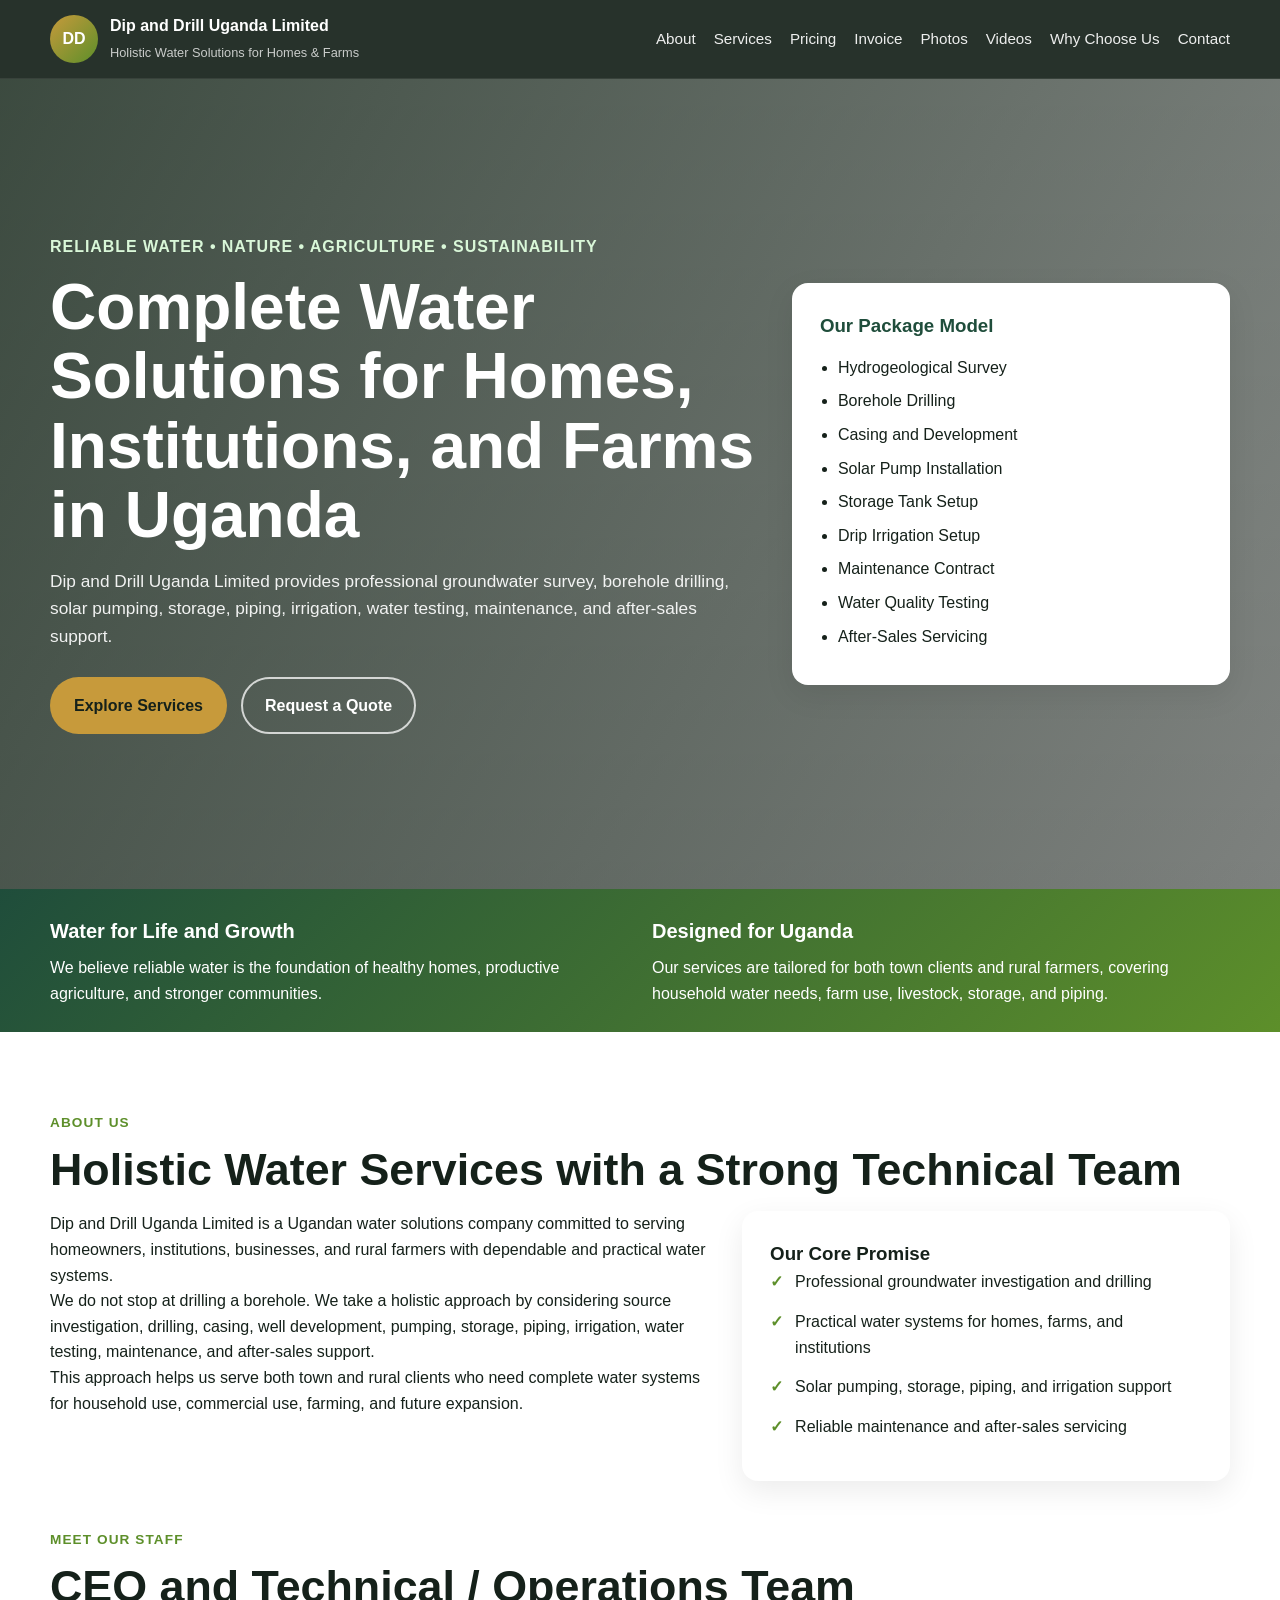
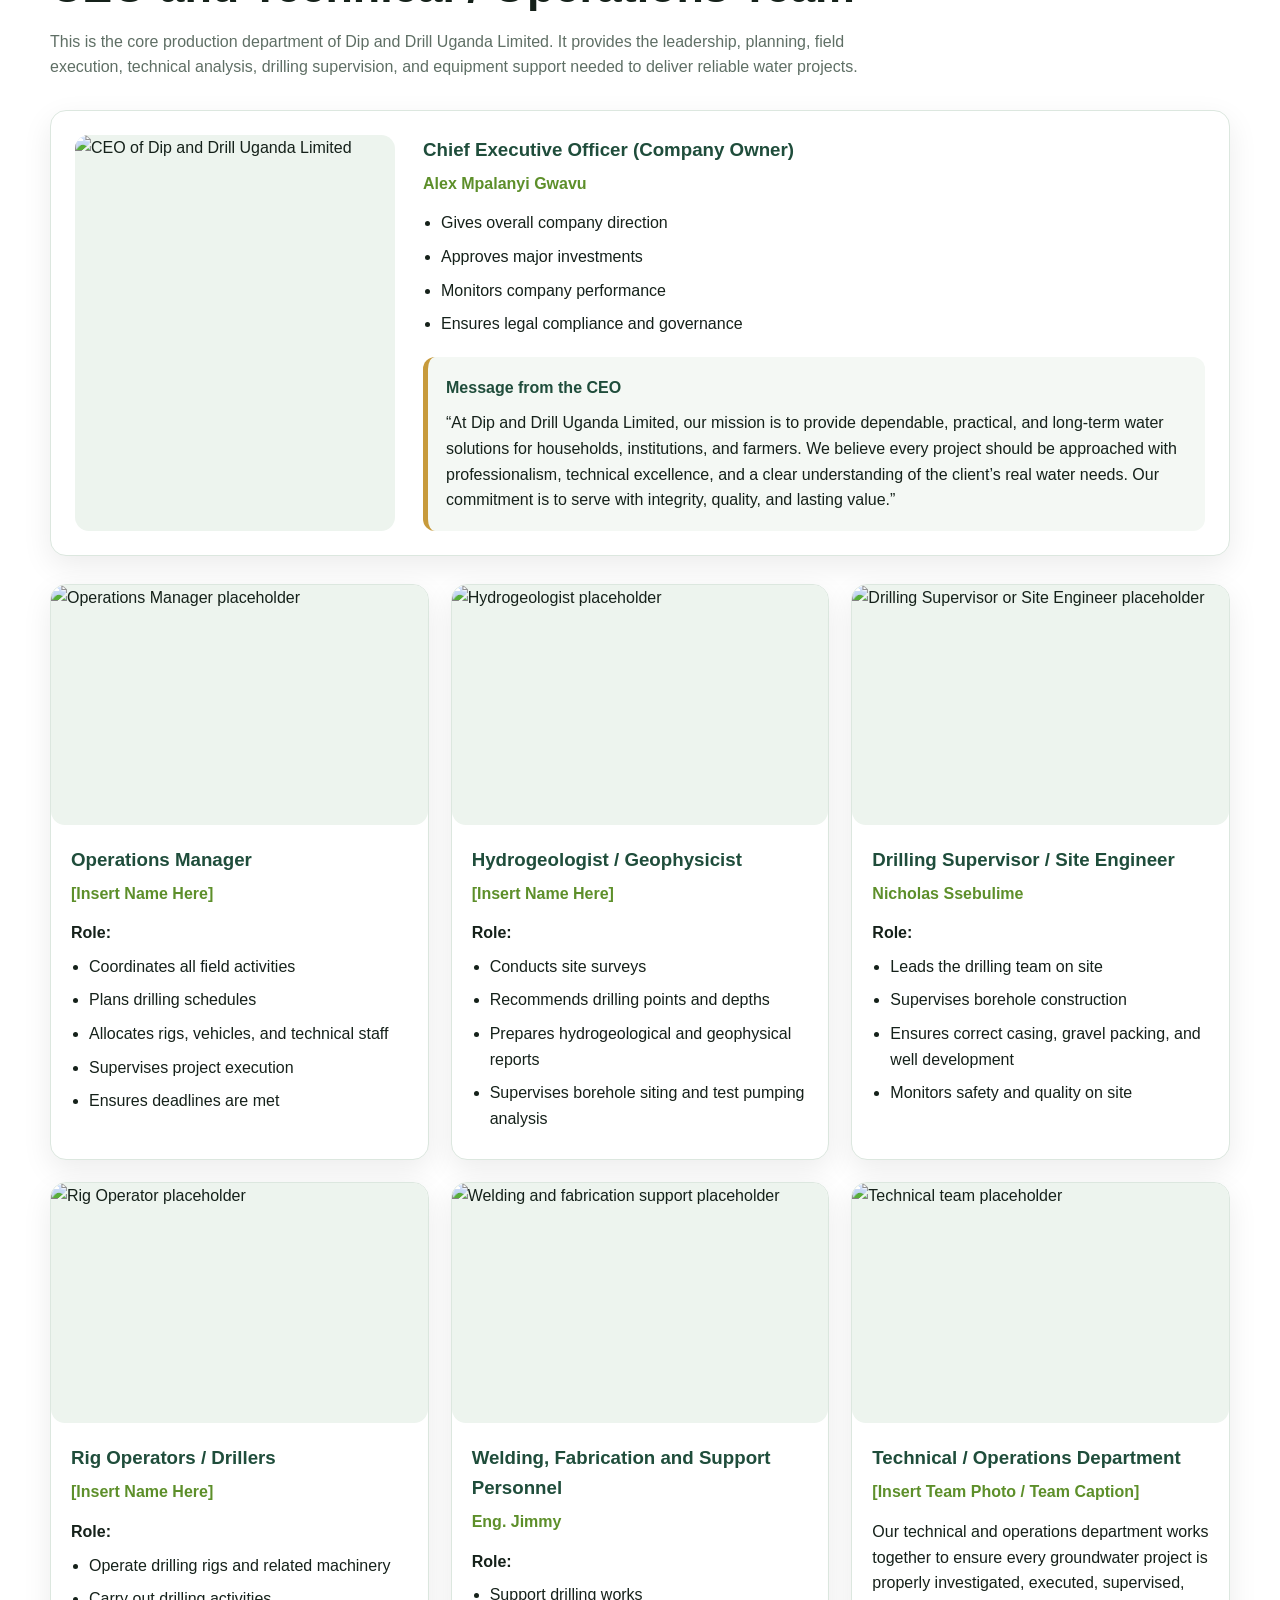
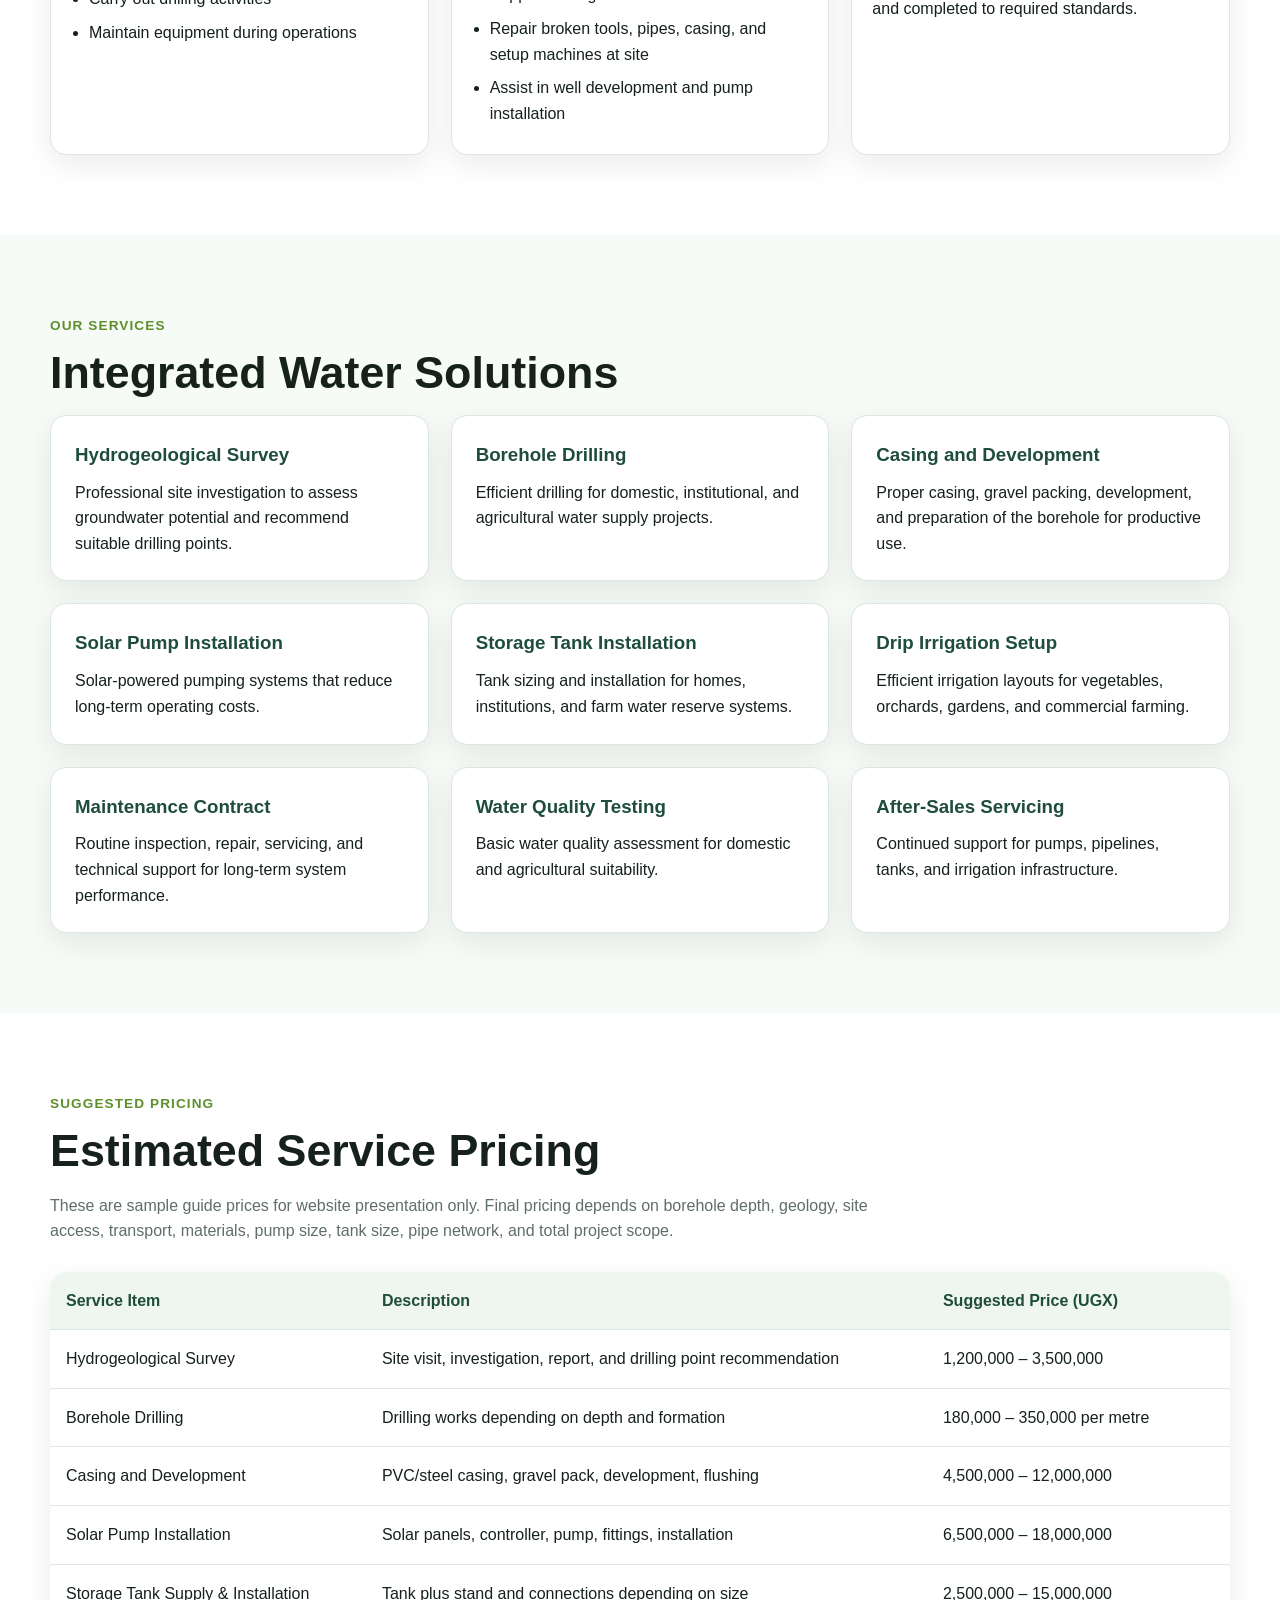
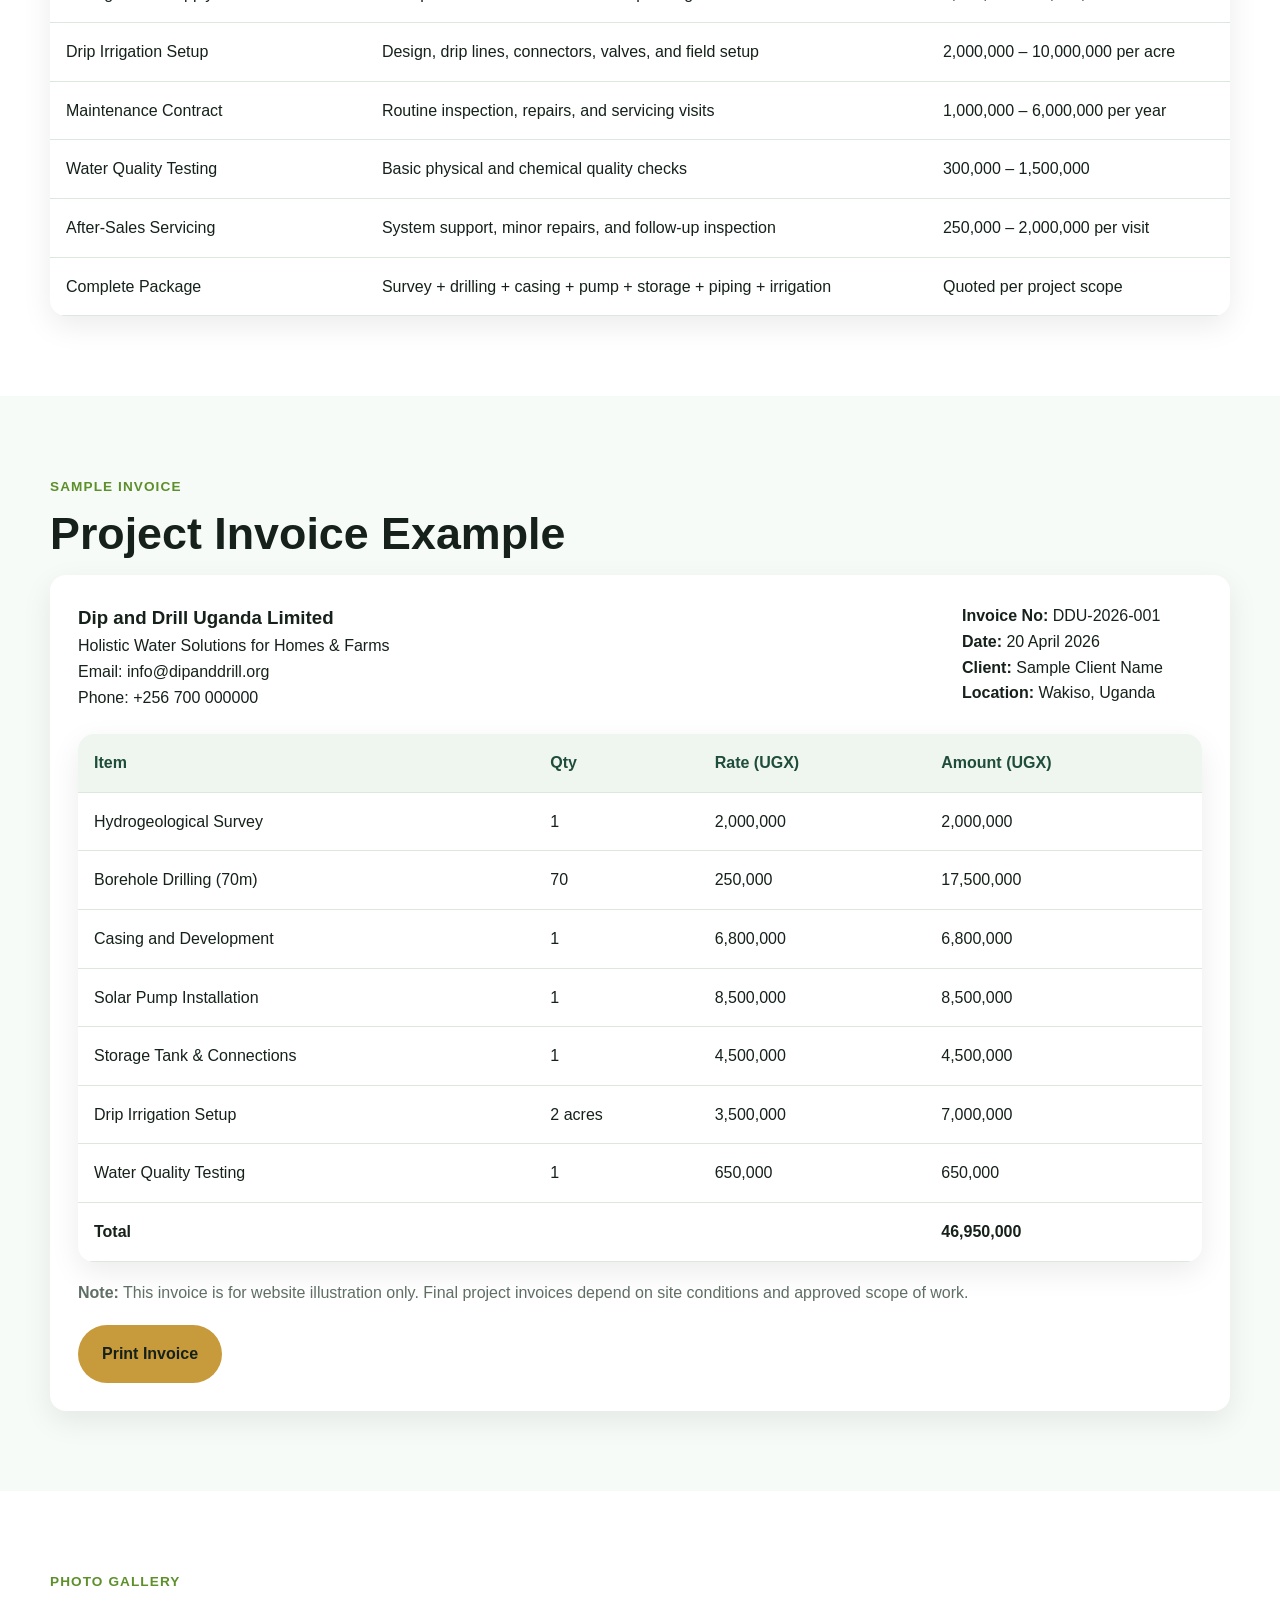
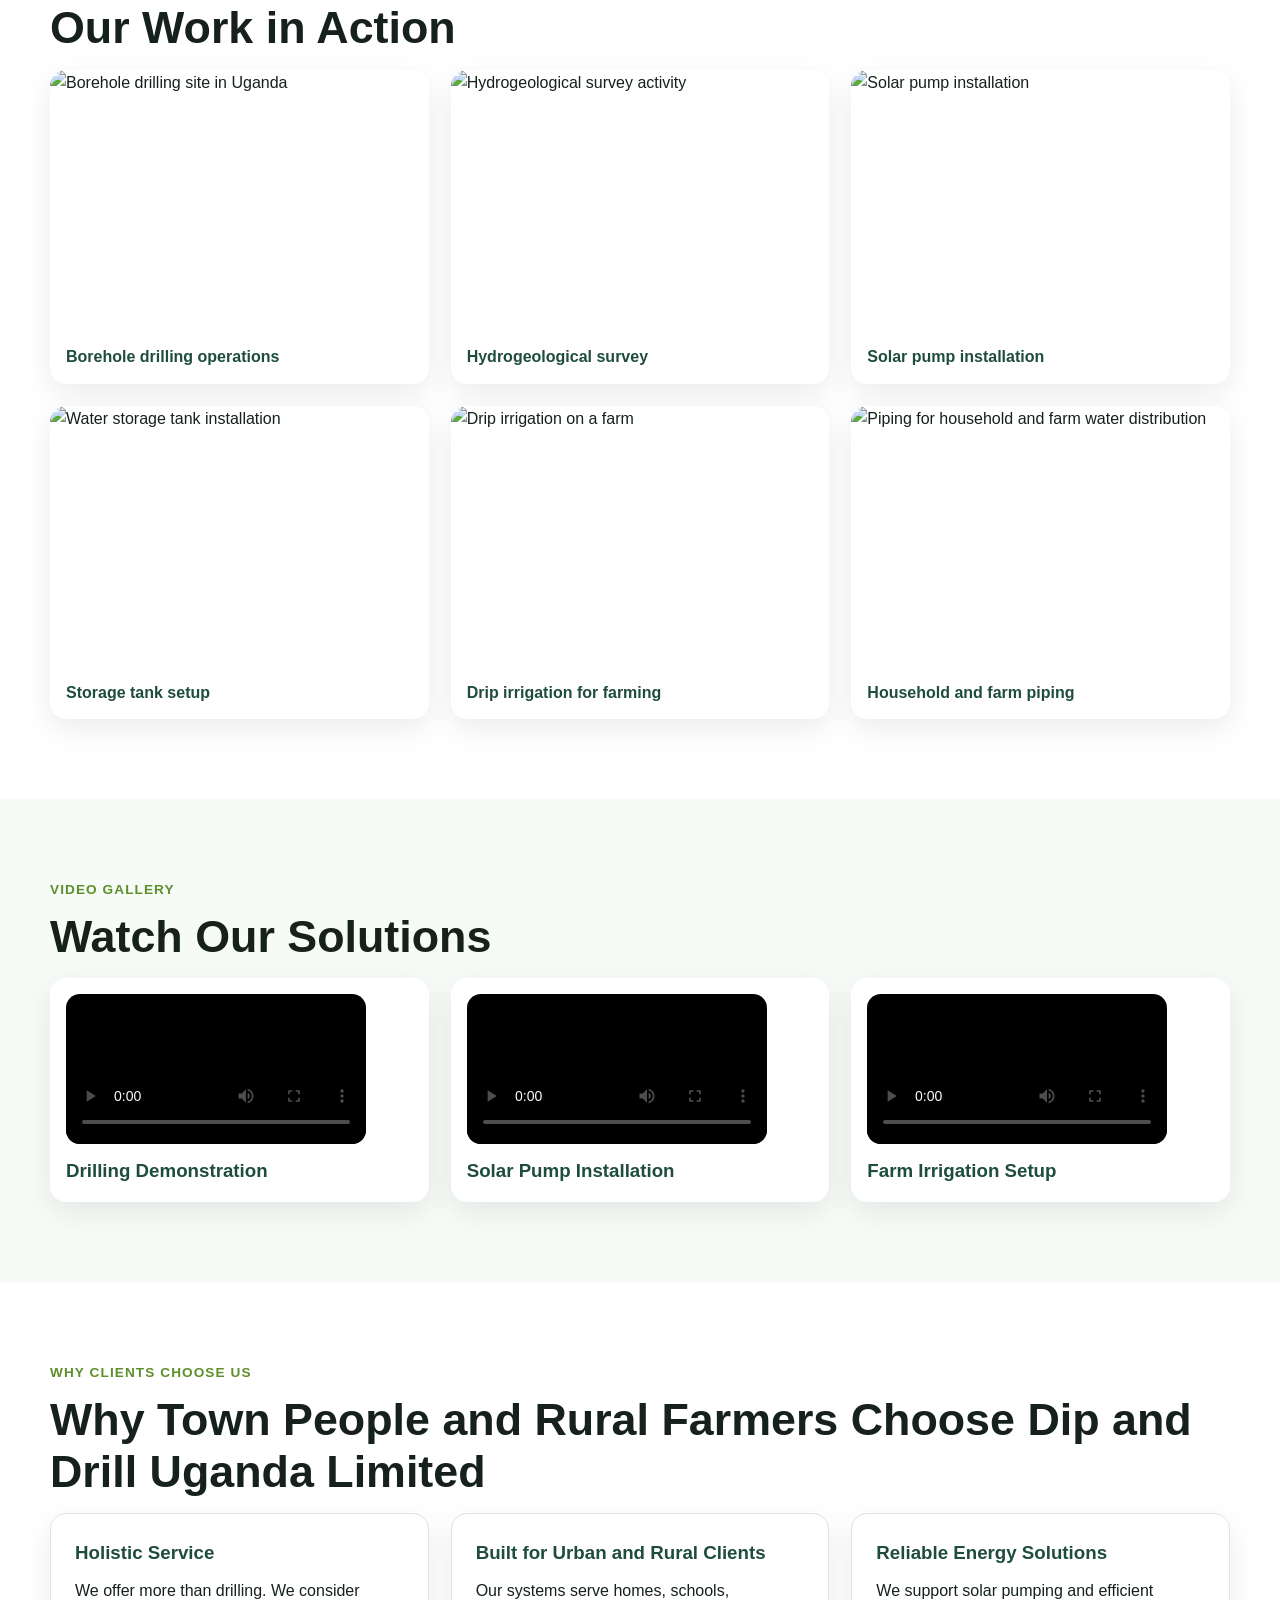
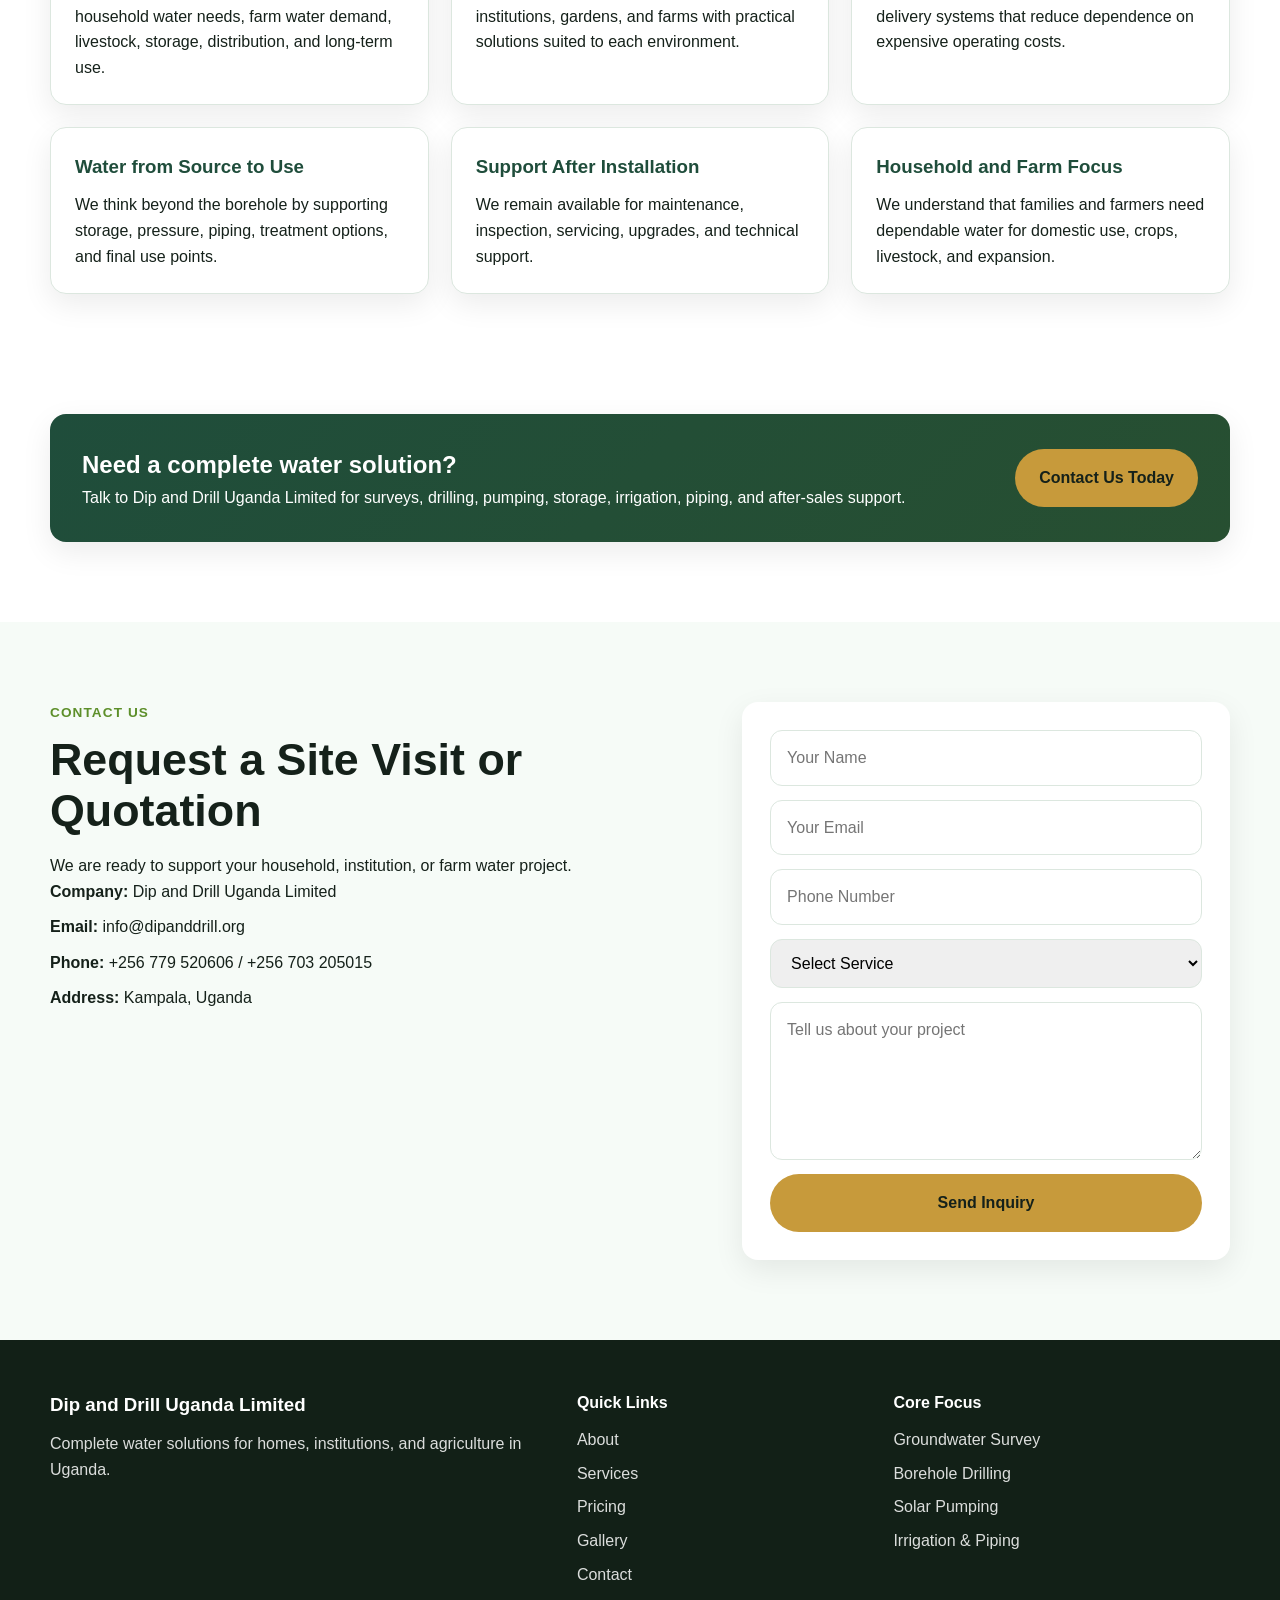
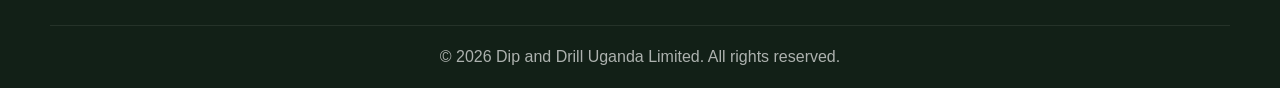
==== index.html @ 6d8b6d7a "Add files via upload" ====
<!DOCTYPE html>
<html lang="en">
<head>
  <meta charset="UTF-8" />
  <meta name="viewport" content="width=device-width, initial-scale=1.0" />
  <meta name="description" content="Dip and Drill Uganda Limited offers hydrogeological surveys, borehole drilling, casing and development, solar pump installation, storage tanks, drip irrigation, maintenance, water quality testing, and after-sales servicing across Uganda." />
  <meta name="keywords" content="Dip and Drill Uganda Limited, borehole drilling Uganda, hydrogeological survey, solar pump installation, drip irrigation Uganda, water storage tanks, groundwater survey Uganda" />
  <meta name="author" content="Dip and Drill Uganda Limited" />
  <title>Dip and Drill Uganda Limited | Holistic Water Solutions</title>
  <link rel="stylesheet" href="style.css" />
</head>
<body>
  <header class="site-header">
    <div class="container nav-wrap">
      <a href="#home" class="logo">
        <span class="logo-mark">DD</span>
        <span class="logo-text">
          <strong>Dip and Drill Uganda Limited</strong>
          <small>Holistic Water Solutions for Homes & Farms</small>
        </span>
      </a>

      <button class="menu-toggle" id="menuToggle" aria-label="Toggle navigation">
        ☰
      </button>

      <nav class="main-nav" id="mainNav">
        <a href="#about">About</a>
        <a href="#services">Services</a>
        <a href="#pricing">Pricing</a>
        <a href="#invoice">Invoice</a>
        <a href="#gallery">Photos</a>
        <a href="#videos">Videos</a>
        <a href="#choose-us">Why Choose Us</a>
        <a href="#contact">Contact</a>
      </nav>
    </div>
  </header>

  <main>
    <section class="hero" id="home">
      <div class="hero-overlay"></div>
      <div class="container hero-content">
        <div class="hero-text">
          <p class="eyebrow">Reliable Water • Nature • Agriculture • Sustainability</p>
          <h1>Complete Water Solutions for Homes, Institutions, and Farms in Uganda</h1>
          <p class="lead">
            Dip and Drill Uganda Limited provides professional groundwater survey,
            borehole drilling, solar pumping, storage, piping, irrigation,
            water testing, maintenance, and after-sales support.
          </p>
          <div class="hero-actions">
            <a href="#services" class="btn btn-primary">Explore Services</a>
            <a href="#contact" class="btn btn-outline">Request a Quote</a>
          </div>
        </div>

        <div class="hero-card">
          <h3>Our Package Model</h3>
          <ul>
            <li>Hydrogeological Survey</li>
            <li>Borehole Drilling</li>
            <li>Casing and Development</li>
            <li>Solar Pump Installation</li>
            <li>Storage Tank Setup</li>
            <li>Drip Irrigation Setup</li>
            <li>Maintenance Contract</li>
            <li>Water Quality Testing</li>
            <li>After-Sales Servicing</li>
          </ul>
        </div>
      </div>
    </section>

    <section class="nature-strip">
      <div class="container strip-grid">
        <div>
          <h2>Water for Life and Growth</h2>
          <p>
            We believe reliable water is the foundation of healthy homes,
            productive agriculture, and stronger communities.
          </p>
        </div>
        <div>
          <h2>Designed for Uganda</h2>
          <p>
            Our services are tailored for both town clients and rural farmers,
            covering household water needs, farm use, livestock, storage, and piping.
          </p>
        </div>
      </div>
    </section>

    <section class="section" id="about">
      <div class="container">
        <p class="section-tag">About Us</p>
        <h2>Holistic Water Services with a Strong Technical Team</h2>

        <div class="about-intro-grid">
          <div>
            <p>
              Dip and Drill Uganda Limited is a Ugandan water solutions company
              committed to serving homeowners, institutions, businesses, and rural
              farmers with dependable and practical water systems.
            </p>
            <p>
              We do not stop at drilling a borehole. We take a holistic approach by
              considering source investigation, drilling, casing, well development,
              pumping, storage, piping, irrigation, water testing, maintenance,
              and after-sales support.
            </p>
            <p>
              This approach helps us serve both town and rural clients who need
              complete water systems for household use, commercial use, farming,
              and future expansion.
            </p>
          </div>

          <div class="about-box">
            <h3>Our Core Promise</h3>
            <div class="promise-item">
              <span>✓</span>
              <p>Professional groundwater investigation and drilling</p>
            </div>
            <div class="promise-item">
              <span>✓</span>
              <p>Practical water systems for homes, farms, and institutions</p>
            </div>
            <div class="promise-item">
              <span>✓</span>
              <p>Solar pumping, storage, piping, and irrigation support</p>
            </div>
            <div class="promise-item">
              <span>✓</span>
              <p>Reliable maintenance and after-sales servicing</p>
            </div>
          </div>
        </div>

        <div class="staff-section">
          <div class="staff-header">
            <p class="section-tag">Meet Our Staff</p>
            <h2>CEO and Technical / Operations Team</h2>
            <p class="section-intro">
              This is the core production department of Dip and Drill Uganda Limited.
              It provides the leadership, planning, field execution, technical analysis,
              drilling supervision, and equipment support needed to deliver reliable water projects.
            </p>
          </div>

          <div class="ceo-feature">
            <div class="ceo-photo-box">
              <img src="images/ceo-placeholder.jpg" alt="CEO of Dip and Drill Uganda Limited" />
            </div>
            <div class="ceo-content">
              <h3>Chief Executive Officer (Company Owner)</h3>
              <p class="staff-name">Alex Mpalanyi Gwavu</p>
              <ul class="staff-role-list">
                <li>Gives overall company direction</li>
                <li>Approves major investments</li>
                <li>Monitors company performance</li>
                <li>Ensures legal compliance and governance</li>
              </ul>

              <div class="ceo-message">
                <h4>Message from the CEO</h4>
                <p>
                  “At Dip and Drill Uganda Limited, our mission is to provide dependable,
                  practical, and long-term water solutions for households, institutions,
                  and farmers. We believe every project should be approached with professionalism,
                  technical excellence, and a clear understanding of the client’s real water needs.
                  Our commitment is to serve with integrity, quality, and lasting value.”
                </p>
              </div>
            </div>
          </div>

          <div class="team-grid">
            <article class="team-card">
              <div class="team-photo-box">
                <img src="images/operations-manager-placeholder.jpg" alt="Operations Manager placeholder" />
              </div>
              <div class="team-card-body">
                <h3>Operations Manager</h3>
                <p class="staff-name">[Insert Name Here]</p>
                <p class="team-role-title">Role:</p>
                <ul>
                  <li>Coordinates all field activities</li>
                  <li>Plans drilling schedules</li>
                  <li>Allocates rigs, vehicles, and technical staff</li>
                  <li>Supervises project execution</li>
                  <li>Ensures deadlines are met</li>
                </ul>
              </div>
            </article>

            <article class="team-card">
              <div class="team-photo-box">
                <img src="images/hydrogeologist-placeholder.jpg" alt="Hydrogeologist placeholder" />
              </div>
              <div class="team-card-body">
                <h3>Hydrogeologist / Geophysicist</h3>
                <p class="staff-name">[Insert Name Here]</p>
                <p class="team-role-title">Role:</p>
                <ul>
                  <li>Conducts site surveys</li>
                  <li>Recommends drilling points and depths</li>
                  <li>Prepares hydrogeological and geophysical reports</li>
                  <li>Supervises borehole siting and test pumping analysis</li>
                </ul>
              </div>
            </article>

            <article class="team-card">
              <div class="team-photo-box">
                <img src="images/site-engineer-placeholder.jpg" alt="Drilling Supervisor or Site Engineer placeholder" />
              </div>
              <div class="team-card-body">
                <h3>Drilling Supervisor / Site Engineer</h3>
                <p class="staff-name">Nicholas Ssebulime</p>
                <p class="team-role-title">Role:</p>
                <ul>
                  <li>Leads the drilling team on site</li>
                  <li>Supervises borehole construction</li>
                  <li>Ensures correct casing, gravel packing, and well development</li>
                  <li>Monitors safety and quality on site</li>
                </ul>
              </div>
            </article>

            <article class="team-card">
              <div class="team-photo-box">
                <img src="images/rig-operator-placeholder.jpg" alt="Rig Operator placeholder" />
              </div>
              <div class="team-card-body">
                <h3>Rig Operators / Drillers</h3>
                <p class="staff-name">[Insert Name Here]</p>
                <p class="team-role-title">Role:</p>
                <ul>
                  <li>Operate drilling rigs and related machinery</li>
                  <li>Carry out drilling activities</li>
                  <li>Maintain equipment during operations</li>
                </ul>
              </div>
            </article>

            <article class="team-card">
              <div class="team-photo-box">
                <img src="images/fabrication-support-placeholder.jpg" alt="Welding and fabrication support placeholder" />
              </div>
              <div class="team-card-body">
                <h3>Welding, Fabrication and Support Personnel</h3>
                <p class="staff-name">Eng. Jimmy</p>
                <p class="team-role-title">Role:</p>
                <ul>
                  <li>Support drilling works</li>
                  <li>Repair broken tools, pipes, casing, and setup machines at site</li>
                  <li>Assist in well development and pump installation</li>
                </ul>
              </div>
            </article>

            <article class="team-card">
              <div class="team-photo-box">
                <img src="images/team-placeholder.jpg" alt="Technical team placeholder" />
              </div>
              <div class="team-card-body">
                <h3>Technical / Operations Department</h3>
                <p class="staff-name">[Insert Team Photo / Team Caption]</p>
                <p>
                  Our technical and operations department works together to ensure
                  every groundwater project is properly investigated, executed,
                  supervised, and completed to required standards.
                </p>
              </div>
            </article>
          </div>
        </div>
      </div>
    </section>

    <section class="section section-soft" id="services">
      <div class="container">
        <p class="section-tag">Our Services</p>
        <h2>Integrated Water Solutions</h2>
        <div class="services-grid">
          <article class="service-card">
            <h3>Hydrogeological Survey</h3>
            <p>Professional site investigation to assess groundwater potential and recommend suitable drilling points.</p>
          </article>

          <article class="service-card">
            <h3>Borehole Drilling</h3>
            <p>Efficient drilling for domestic, institutional, and agricultural water supply projects.</p>
          </article>

          <article class="service-card">
            <h3>Casing and Development</h3>
            <p>Proper casing, gravel packing, development, and preparation of the borehole for productive use.</p>
          </article>

          <article class="service-card">
            <h3>Solar Pump Installation</h3>
            <p>Solar-powered pumping systems that reduce long-term operating costs.</p>
          </article>

          <article class="service-card">
            <h3>Storage Tank Installation</h3>
            <p>Tank sizing and installation for homes, institutions, and farm water reserve systems.</p>
          </article>

          <article class="service-card">
            <h3>Drip Irrigation Setup</h3>
            <p>Efficient irrigation layouts for vegetables, orchards, gardens, and commercial farming.</p>
          </article>

          <article class="service-card">
            <h3>Maintenance Contract</h3>
            <p>Routine inspection, repair, servicing, and technical support for long-term system performance.</p>
          </article>

          <article class="service-card">
            <h3>Water Quality Testing</h3>
            <p>Basic water quality assessment for domestic and agricultural suitability.</p>
          </article>

          <article class="service-card">
            <h3>After-Sales Servicing</h3>
            <p>Continued support for pumps, pipelines, tanks, and irrigation infrastructure.</p>
          </article>
        </div>
      </div>
    </section>

    <section class="section" id="pricing">
      <div class="container">
        <p class="section-tag">Suggested Pricing</p>
        <h2>Estimated Service Pricing</h2>
        <p class="section-intro">
          These are sample guide prices for website presentation only. Final pricing depends
          on borehole depth, geology, site access, transport, materials, pump size, tank size,
          pipe network, and total project scope.
        </p>

        <div class="table-wrap">
          <table>
            <thead>
              <tr>
                <th>Service Item</th>
                <th>Description</th>
                <th>Suggested Price (UGX)</th>
              </tr>
            </thead>
            <tbody>
              <tr>
                <td>Hydrogeological Survey</td>
                <td>Site visit, investigation, report, and drilling point recommendation</td>
                <td>1,200,000 – 3,500,000</td>
              </tr>
              <tr>
                <td>Borehole Drilling</td>
                <td>Drilling works depending on depth and formation</td>
                <td>180,000 – 350,000 per metre</td>
              </tr>
              <tr>
                <td>Casing and Development</td>
                <td>PVC/steel casing, gravel pack, development, flushing</td>
                <td>4,500,000 – 12,000,000</td>
              </tr>
              <tr>
                <td>Solar Pump Installation</td>
                <td>Solar panels, controller, pump, fittings, installation</td>
                <td>6,500,000 – 18,000,000</td>
              </tr>
              <tr>
                <td>Storage Tank Supply & Installation</td>
                <td>Tank plus stand and connections depending on size</td>
                <td>2,500,000 – 15,000,000</td>
              </tr>
              <tr>
                <td>Drip Irrigation Setup</td>
                <td>Design, drip lines, connectors, valves, and field setup</td>
                <td>2,000,000 – 10,000,000 per acre</td>
              </tr>
              <tr>
                <td>Maintenance Contract</td>
                <td>Routine inspection, repairs, and servicing visits</td>
                <td>1,000,000 – 6,000,000 per year</td>
              </tr>
              <tr>
                <td>Water Quality Testing</td>
                <td>Basic physical and chemical quality checks</td>
                <td>300,000 – 1,500,000</td>
              </tr>
              <tr>
                <td>After-Sales Servicing</td>
                <td>System support, minor repairs, and follow-up inspection</td>
                <td>250,000 – 2,000,000 per visit</td>
              </tr>
              <tr>
                <td>Complete Package</td>
                <td>Survey + drilling + casing + pump + storage + piping + irrigation</td>
                <td>Quoted per project scope</td>
              </tr>
            </tbody>
          </table>
        </div>
      </div>
    </section>

    <section class="section section-soft" id="invoice">
      <div class="container">
        <p class="section-tag">Sample Invoice</p>
        <h2>Project Invoice Example</h2>

        <div class="invoice-card" id="invoiceCard">
          <div class="invoice-top">
            <div>
              <h3>Dip and Drill Uganda Limited</h3>
              <p>Holistic Water Solutions for Homes & Farms</p>
              <p>Email: info@dipanddrill.org</p>
              <p>Phone: +256 700 000000</p>
            </div>
            <div class="invoice-meta">
              <p><strong>Invoice No:</strong> DDU-2026-001</p>
              <p><strong>Date:</strong> 20 April 2026</p>
              <p><strong>Client:</strong> Sample Client Name</p>
              <p><strong>Location:</strong> Wakiso, Uganda</p>
            </div>
          </div>

          <div class="table-wrap">
            <table>
              <thead>
                <tr>
                  <th>Item</th>
                  <th>Qty</th>
                  <th>Rate (UGX)</th>
                  <th>Amount (UGX)</th>
                </tr>
              </thead>
              <tbody>
                <tr>
                  <td>Hydrogeological Survey</td>
                  <td>1</td>
                  <td>2,000,000</td>
                  <td>2,000,000</td>
                </tr>
                <tr>
                  <td>Borehole Drilling (70m)</td>
                  <td>70</td>
                  <td>250,000</td>
                  <td>17,500,000</td>
                </tr>
                <tr>
                  <td>Casing and Development</td>
                  <td>1</td>
                  <td>6,800,000</td>
                  <td>6,800,000</td>
                </tr>
                <tr>
                  <td>Solar Pump Installation</td>
                  <td>1</td>
                  <td>8,500,000</td>
                  <td>8,500,000</td>
                </tr>
                <tr>
                  <td>Storage Tank & Connections</td>
                  <td>1</td>
                  <td>4,500,000</td>
                  <td>4,500,000</td>
                </tr>
                <tr>
                  <td>Drip Irrigation Setup</td>
                  <td>2 acres</td>
                  <td>3,500,000</td>
                  <td>7,000,000</td>
                </tr>
                <tr>
                  <td>Water Quality Testing</td>
                  <td>1</td>
                  <td>650,000</td>
                  <td>650,000</td>
                </tr>
              </tbody>
              <tfoot>
                <tr>
                  <td colspan="3"><strong>Total</strong></td>
                  <td><strong>46,950,000</strong></td>
                </tr>
              </tfoot>
            </table>
          </div>

          <div class="invoice-note">
            <p><strong>Note:</strong> This invoice is for website illustration only. Final project invoices depend on site conditions and approved scope of work.</p>
          </div>

          <div class="invoice-actions">
            <button class="btn btn-primary" onclick="window.print()">Print Invoice</button>
          </div>
        </div>
      </div>
    </section>

    <section class="section" id="gallery">
      <div class="container">
        <p class="section-tag">Photo Gallery</p>
        <h2>Our Work in Action</h2>
        <div class="gallery-grid">
          <figure class="gallery-item">
            <img src="images/borehole-drilling.jpg" alt="Borehole drilling site in Uganda" />
            <figcaption>Borehole drilling operations</figcaption>
          </figure>
          <figure class="gallery-item">
            <img src="images/hydrogeological-survey.jpg" alt="Hydrogeological survey activity" />
            <figcaption>Hydrogeological survey</figcaption>
          </figure>
          <figure class="gallery-item">
            <img src="images/solar-pump.jpg" alt="Solar pump installation" />
            <figcaption>Solar pump installation</figcaption>
          </figure>
          <figure class="gallery-item">
            <img src="images/storage-tank.jpg" alt="Water storage tank installation" />
            <figcaption>Storage tank setup</figcaption>
          </figure>
          <figure class="gallery-item">
            <img src="images/drip-irrigation.jpg" alt="Drip irrigation on a farm" />
            <figcaption>Drip irrigation for farming</figcaption>
          </figure>
          <figure class="gallery-item">
            <img src="images/piping-network.jpg" alt="Piping for household and farm water distribution" />
            <figcaption>Household and farm piping</figcaption>
          </figure>
        </div>
      </div>
    </section>

    <section class="section section-soft" id="videos">
      <div class="container">
        <p class="section-tag">Video Gallery</p>
        <h2>Watch Our Solutions</h2>
        <div class="video-grid">
          <div class="video-card">
            <video controls poster="images/video-cover-1.jpg">
              <source src="videos/drilling-demo.mp4" type="video/mp4" />
              Your browser does not support the video tag.
            </video>
            <h3>Drilling Demonstration</h3>
          </div>

          <div class="video-card">
            <video controls poster="images/video-cover-2.jpg">
              <source src="videos/solar-pump-demo.mp4" type="video/mp4" />
              Your browser does not support the video tag.
            </video>
            <h3>Solar Pump Installation</h3>
          </div>

          <div class="video-card">
            <video controls poster="images/video-cover-3.jpg">
              <source src="videos/irrigation-demo.mp4" type="video/mp4" />
              Your browser does not support the video tag.
            </video>
            <h3>Farm Irrigation Setup</h3>
          </div>
        </div>
      </div>
    </section>

    <section class="section" id="choose-us">
      <div class="container">
        <p class="section-tag">Why Clients Choose Us</p>
        <h2>Why Town People and Rural Farmers Choose Dip and Drill Uganda Limited</h2>

        <div class="choose-grid">
          <div class="choose-card">
            <h3>Holistic Service</h3>
            <p>
              We offer more than drilling. We consider household water needs,
              farm water demand, livestock, storage, distribution, and long-term use.
            </p>
          </div>

          <div class="choose-card">
            <h3>Built for Urban and Rural Clients</h3>
            <p>
              Our systems serve homes, schools, institutions, gardens, and farms
              with practical solutions suited to each environment.
            </p>
          </div>

          <div class="choose-card">
            <h3>Reliable Energy Solutions</h3>
            <p>
              We support solar pumping and efficient delivery systems that reduce
              dependence on expensive operating costs.
            </p>
          </div>

          <div class="choose-card">
            <h3>Water from Source to Use</h3>
            <p>
              We think beyond the borehole by supporting storage, pressure,
              piping, treatment options, and final use points.
            </p>
          </div>

          <div class="choose-card">
            <h3>Support After Installation</h3>
            <p>
              We remain available for maintenance, inspection, servicing,
              upgrades, and technical support.
            </p>
          </div>

          <div class="choose-card">
            <h3>Household and Farm Focus</h3>
            <p>
              We understand that families and farmers need dependable water
              for domestic use, crops, livestock, and expansion.
            </p>
          </div>
        </div>
      </div>
    </section>

    <section class="cta-section">
      <div class="container cta-box">
        <div>
          <h2>Need a complete water solution?</h2>
          <p>
            Talk to Dip and Drill Uganda Limited for surveys, drilling, pumping,
            storage, irrigation, piping, and after-sales support.
          </p>
        </div>
        <a href="#contact" class="btn btn-primary">Contact Us Today</a>
      </div>
    </section>

    <section class="section section-soft" id="contact">
      <div class="container two-col">
        <div>
          <p class="section-tag">Contact Us</p>
          <h2>Request a Site Visit or Quotation</h2>
          <p>
            We are ready to support your household, institution, or farm water project.
          </p>
          <div class="contact-list">
            <p><strong>Company:</strong> Dip and Drill Uganda Limited</p>
            <p><strong>Email:</strong> info@dipanddrill.org</p>
            <p><strong>Phone:</strong> +256 779 520606 / +256 703 205015</p>
            <p><strong>Address:</strong> Kampala, Uganda</p>
          </div>
        </div>

        <form class="contact-form" id="contactForm">
          <input type="text" placeholder="Your Name" required />
          <input type="email" placeholder="Your Email" required />
          <input type="text" placeholder="Phone Number" />
          <select required>
            <option value="">Select Service</option>
            <option>Hydrogeological Survey</option>
            <option>Borehole Drilling</option>
            <option>Solar Pump Installation</option>
            <option>Storage Tank Installation</option>
            <option>Drip Irrigation Setup</option>
            <option>Maintenance Contract</option>
            <option>Complete Package</option>
          </select>
          <textarea rows="5" placeholder="Tell us about your project"></textarea>
          <button type="submit" class="btn btn-primary">Send Inquiry</button>
        </form>
      </div>
    </section>
  </main>

  <footer class="site-footer">
    <div class="container footer-grid">
      <div>
        <h3>Dip and Drill Uganda Limited</h3>
        <p>
          Complete water solutions for homes, institutions, and agriculture in Uganda.
        </p>
      </div>
      <div>
        <h4>Quick Links</h4>
        <a href="#about">About</a>
        <a href="#services">Services</a>
        <a href="#pricing">Pricing</a>
        <a href="#gallery">Gallery</a>
        <a href="#contact">Contact</a>
      </div>
      <div>
        <h4>Core Focus</h4>
        <p>Groundwater Survey</p>
        <p>Borehole Drilling</p>
        <p>Solar Pumping</p>
        <p>Irrigation & Piping</p>
      </div>
    </div>

    <div class="container footer-bottom">
      <p>&copy; 2026 Dip and Drill Uganda Limited. All rights reserved.</p>
    </div>
  </footer>

  <script src="script.js"></script>
</body>
</html>
---- style.css ----
:root {
  --primary: #1f4d3b;
  --secondary: #c79a3b;
  --accent: #5d8f2a;
  --light: #f6fbf7;
  --dark: #15211a;
  --white: #ffffff;
  --muted: #5f6f65;
  --border: #dce7df;
  --shadow: 0 10px 30px rgba(0, 0, 0, 0.08);
  --radius: 16px;
  --max-width: 1180px;
}

* {
  box-sizing: border-box;
  margin: 0;
  padding: 0;
}

html {
  scroll-behavior: smooth;
}

body {
  font-family: Arial, Helvetica, sans-serif;
  color: var(--dark);
  line-height: 1.6;
  background: var(--white);
}

img,
video {
  max-width: 100%;
  display: block;
}

a {
  text-decoration: none;
  color: inherit;
}

button,
input,
select,
textarea {
  font: inherit;
}

.container {
  width: min(100% - 32px, var(--max-width));
  margin-inline: auto;
}

.section {
  padding: 80px 0;
}

.section-soft {
  background: var(--light);
}

.section-tag {
  color: var(--accent);
  font-weight: 700;
  text-transform: uppercase;
  letter-spacing: 0.08em;
  margin-bottom: 10px;
  font-size: 0.85rem;
}

.section h2 {
  font-size: clamp(2rem, 4vw, 2.8rem);
  line-height: 1.15;
  margin-bottom: 16px;
}

.section-intro {
  max-width: 860px;
  color: var(--muted);
  margin-bottom: 28px;
}

.site-header {
  position: sticky;
  top: 0;
  z-index: 1000;
  background: rgba(21, 33, 26, 0.92);
  backdrop-filter: blur(10px);
  border-bottom: 1px solid rgba(255, 255, 255, 0.08);
}

.nav-wrap {
  min-height: 78px;
  display: flex;
  align-items: center;
  justify-content: space-between;
  gap: 20px;
}

.logo {
  display: flex;
  align-items: center;
  gap: 12px;
  color: var(--white);
}

.logo-mark {
  width: 48px;
  height: 48px;
  border-radius: 50%;
  display: grid;
  place-items: center;
  background: linear-gradient(135deg, var(--secondary), var(--accent));
  color: var(--white);
  font-weight: 800;
}

.logo-text strong {
  display: block;
  font-size: 1rem;
}

.logo-text small {
  color: rgba(255, 255, 255, 0.75);
  font-size: 0.8rem;
}

.main-nav {
  display: flex;
  gap: 18px;
  align-items: center;
}

.main-nav a {
  color: rgba(255, 255, 255, 0.92);
  font-size: 0.95rem;
}

.main-nav a:hover {
  color: #ffffff;
}

.menu-toggle {
  display: none;
  background: transparent;
  color: white;
  border: none;
  font-size: 1.8rem;
  cursor: pointer;
}

.hero {
  position: relative;
  min-height: 90vh;
  display: flex;
  align-items: center;
  background:
    linear-gradient(rgba(0, 0, 0, 0.36), rgba(0, 0, 0, 0.42)),
    url('images/hero-agriculture.jpg') center/cover no-repeat;
  color: var(--white);
}

.hero-overlay {
  position: absolute;
  inset: 0;
  background: linear-gradient(120deg, rgba(20, 40, 25, 0.72), rgba(20, 40, 25, 0.18));
}

.hero-content {
  position: relative;
  z-index: 1;
  display: grid;
  grid-template-columns: 1.3fr 0.8fr;
  gap: 30px;
  align-items: center;
  padding: 70px 0;
}

.eyebrow {
  color: #d9f7d8;
  font-weight: 700;
  margin-bottom: 14px;
  letter-spacing: 0.06em;
  text-transform: uppercase;
}

.hero h1 {
  font-size: clamp(2.2rem, 5vw, 4.3rem);
  line-height: 1.08;
  margin-bottom: 18px;
  max-width: 760px;
}

.lead {
  font-size: 1.08rem;
  max-width: 720px;
  color: rgba(255, 255, 255, 0.92);
  margin-bottom: 26px;
}

.hero-actions {
  display: flex;
  gap: 14px;
  flex-wrap: wrap;
}

.btn {
  display: inline-block;
  border-radius: 999px;
  padding: 14px 22px;
  font-weight: 700;
  transition: 0.25s ease;
  border: 2px solid transparent;
  cursor: pointer;
}

.btn-primary {
  background: var(--secondary);
  color: var(--dark);
}

.btn-primary:hover {
  transform: translateY(-2px);
  box-shadow: var(--shadow);
}

.btn-outline {
  border-color: rgba(255, 255, 255, 0.75);
  color: white;
}

.btn-outline:hover {
  background: rgba(255, 255, 255, 0.1);
}

.hero-card,
.about-box,
.service-card,
.choose-card,
.video-card,
.gallery-item,
.invoice-card,
.cta-box,
.team-card,
.ceo-feature {
  background: var(--white);
  border-radius: var(--radius);
  box-shadow: var(--shadow);
}

.hero-card {
  color: var(--dark);
  padding: 28px;
}

.hero-card h3 {
  margin-bottom: 14px;
  color: var(--primary);
}

.hero-card ul {
  padding-left: 18px;
}

.hero-card li {
  margin-bottom: 8px;
}

.nature-strip {
  background: linear-gradient(135deg, var(--primary), var(--accent));
  color: white;
  padding: 26px 0;
}

.strip-grid {
  display: grid;
  grid-template-columns: repeat(2, 1fr);
  gap: 24px;
}

.strip-grid h2 {
  font-size: 1.25rem;
  margin-bottom: 8px;
}

.two-col {
  display: grid;
  grid-template-columns: 1.15fr 0.85fr;
  gap: 32px;
  align-items: start;
}

.about-intro-grid {
  display: grid;
  grid-template-columns: 1.15fr 0.85fr;
  gap: 32px;
  align-items: start;
  margin-bottom: 48px;
}

.about-box {
  padding: 28px;
}

.promise-item {
  display: flex;
  gap: 12px;
  margin-bottom: 14px;
  align-items: flex-start;
}

.promise-item span {
  color: var(--accent);
  font-weight: 900;
}

.staff-section {
  margin-top: 20px;
}

.staff-header {
  margin-bottom: 30px;
}

.ceo-feature {
  display: grid;
  grid-template-columns: 320px 1fr;
  gap: 28px;
  padding: 24px;
  border: 1px solid var(--border);
  margin-bottom: 28px;
}

.ceo-photo-box,
.team-photo-box {
  background: #edf4ee;
  border-radius: 14px;
  overflow: hidden;
}

.ceo-photo-box img {
  width: 100%;
  height: 100%;
  min-height: 360px;
  object-fit: cover;
}

.team-photo-box img {
  width: 100%;
  height: 240px;
  object-fit: cover;
}

.ceo-content h3,
.team-card-body h3 {
  color: var(--primary);
  margin-bottom: 6px;
}

.staff-name {
  color: var(--accent);
  font-weight: 700;
  margin-bottom: 14px;
}

.staff-role-list,
.team-card-body ul {
  padding-left: 18px;
}

.staff-role-list li,
.team-card-body li {
  margin-bottom: 8px;
}

.ceo-message {
  margin-top: 20px;
  padding: 18px;
  background: #f4f8f4;
  border-left: 5px solid var(--secondary);
  border-radius: 12px;
}

.ceo-message h4 {
  margin-bottom: 10px;
  color: var(--primary);
}

.team-grid,
.services-grid,
.choose-grid,
.gallery-grid,
.video-grid,
.footer-grid {
  display: grid;
  gap: 22px;
}

.team-grid {
  grid-template-columns: repeat(3, 1fr);
}

.team-card {
  overflow: hidden;
  border: 1px solid var(--border);
}

.team-card-body {
  padding: 20px;
}

.team-role-title {
  font-weight: 700;
  margin-bottom: 8px;
}

.services-grid {
  grid-template-columns: repeat(3, 1fr);
}

.service-card {
  padding: 24px;
  border: 1px solid var(--border);
}

.service-card h3 {
  color: var(--primary);
  margin-bottom: 10px;
}

.table-wrap {
  overflow-x: auto;
  background: var(--white);
  border-radius: var(--radius);
  box-shadow: var(--shadow);
}

table {
  width: 100%;
  border-collapse: collapse;
  min-width: 780px;
}

th,
td {
  padding: 16px;
  border-bottom: 1px solid var(--border);
  text-align: left;
  vertical-align: top;
}

thead th {
  background: #eff6f0;
  color: var(--primary);
}

.invoice-card {
  padding: 28px;
}

.invoice-top {
  display: flex;
  justify-content: space-between;
  gap: 20px;
  margin-bottom: 24px;
  flex-wrap: wrap;
}

.invoice-meta {
  min-width: 240px;
}

.invoice-note {
  margin-top: 18px;
  color: var(--muted);
}

.invoice-actions {
  margin-top: 20px;
}

.gallery-grid {
  grid-template-columns: repeat(3, 1fr);
}

.gallery-item {
  overflow: hidden;
}

.gallery-item img {
  width: 100%;
  height: 260px;
  object-fit: cover;
}

.gallery-item figcaption {
  padding: 14px 16px;
  font-weight: 700;
  color: var(--primary);
}

.video-grid {
  grid-template-columns: repeat(3, 1fr);
}

.video-card {
  padding: 16px;
}

.video-card video {
  border-radius: 14px;
  margin-bottom: 12px;
  background: #000;
}

.video-card h3 {
  color: var(--primary);
}

.choose-grid {
  grid-template-columns: repeat(3, 1fr);
}

.choose-card {
  padding: 24px;
  border: 1px solid var(--border);
}

.choose-card h3 {
  margin-bottom: 10px;
  color: var(--primary);
}

.cta-section {
  padding: 40px 0 80px;
}

.cta-box {
  background: linear-gradient(135deg, var(--primary), #274f31);
  color: white;
  padding: 32px;
  display: flex;
  justify-content: space-between;
  gap: 20px;
  align-items: center;
}

.contact-list p {
  margin-bottom: 10px;
}

.contact-form {
  display: grid;
  gap: 14px;
  background: var(--white);
  padding: 28px;
  border-radius: var(--radius);
  box-shadow: var(--shadow);
}

.contact-form input,
.contact-form select,
.contact-form textarea {
  width: 100%;
  padding: 14px 16px;
  border: 1px solid var(--border);
  border-radius: 12px;
  outline: none;
}

.contact-form input:focus,
.contact-form select:focus,
.contact-form textarea:focus {
  border-color: var(--accent);
}

.site-footer {
  background: #122017;
  color: rgba(255, 255, 255, 0.85);
  padding-top: 50px;
}

.footer-grid {
  grid-template-columns: 1.2fr 0.7fr 0.8fr;
}

.footer-grid h3,
.footer-grid h4 {
  color: white;
  margin-bottom: 12px;
}

.footer-grid a,
.footer-grid p {
  display: block;
  margin-bottom: 8px;
}

.footer-bottom {
  border-top: 1px solid rgba(255, 255, 255, 0.08);
  margin-top: 30px;
  padding: 18px 0;
  text-align: center;
  color: rgba(255, 255, 255, 0.65);
}

.reveal {
  opacity: 0;
  transform: translateY(25px);
  transition: 0.7s ease;
}

.reveal.active {
  opacity: 1;
  transform: translateY(0);
}

@media (max-width: 1100px) {
  .hero-content,
  .about-intro-grid,
  .two-col,
  .footer-grid,
  .strip-grid {
    grid-template-columns: 1fr 1fr;
  }

  .team-grid,
  .services-grid,
  .choose-grid,
  .gallery-grid,
  .video-grid {
    grid-template-columns: 1fr 1fr;
  }

  .ceo-feature {
    grid-template-columns: 1fr;
  }
}

@media (max-width: 768px) {
  .menu-toggle {
    display: block;
  }

  .main-nav {
    position: absolute;
    top: 78px;
    right: 16px;
    background: #173023;
    border-radius: 14px;
    padding: 16px;
    display: none;
    flex-direction: column;
    align-items: flex-start;
    min-width: 220px;
    box-shadow: var(--shadow);
  }

  .main-nav.show {
    display: flex;
  }

  .hero-content,
  .about-intro-grid,
  .two-col,
  .strip-grid,
  .team-grid,
  .services-grid,
  .choose-grid,
  .gallery-grid,
  .video-grid,
  .footer-grid {
    grid-template-columns: 1fr;
  }

  .cta-box {
    flex-direction: column;
    align-items: flex-start;
  }

  .hero {
    min-height: auto;
  }

  .hero-content {
    padding: 90px 0 60px;
  }

  .ceo-photo-box img {
    min-height: 280px;
  }

  .team-photo-box img {
    height: 220px;
  }
}

@media print {
  body * {
    visibility: hidden;
  }

  #invoice,
  #invoice * {
    visibility: visible;
  }

  #invoice {
    position: absolute;
    top: 0;
    left: 0;
    width: 100%;
    background: white;
  }

  .invoice-actions,
  .site-header,
  .site-footer {
    display: none !important;
  }
}
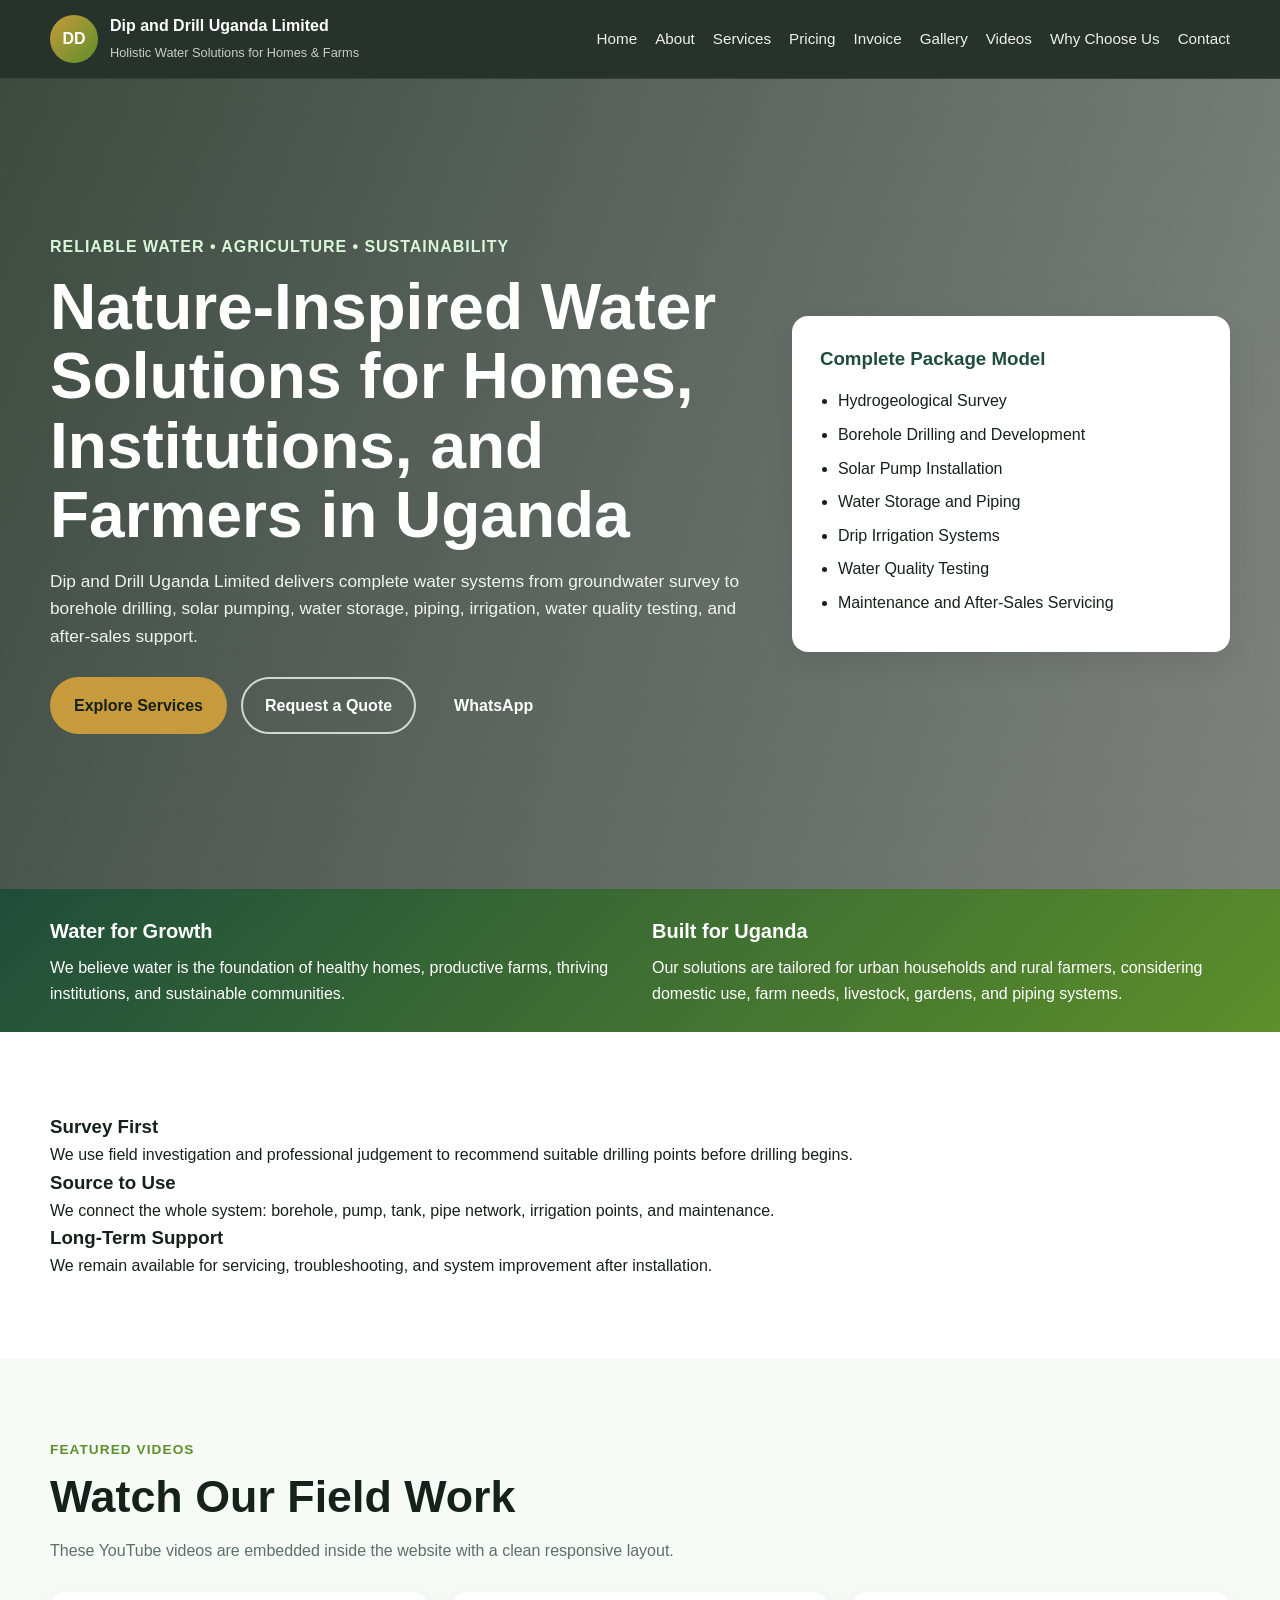
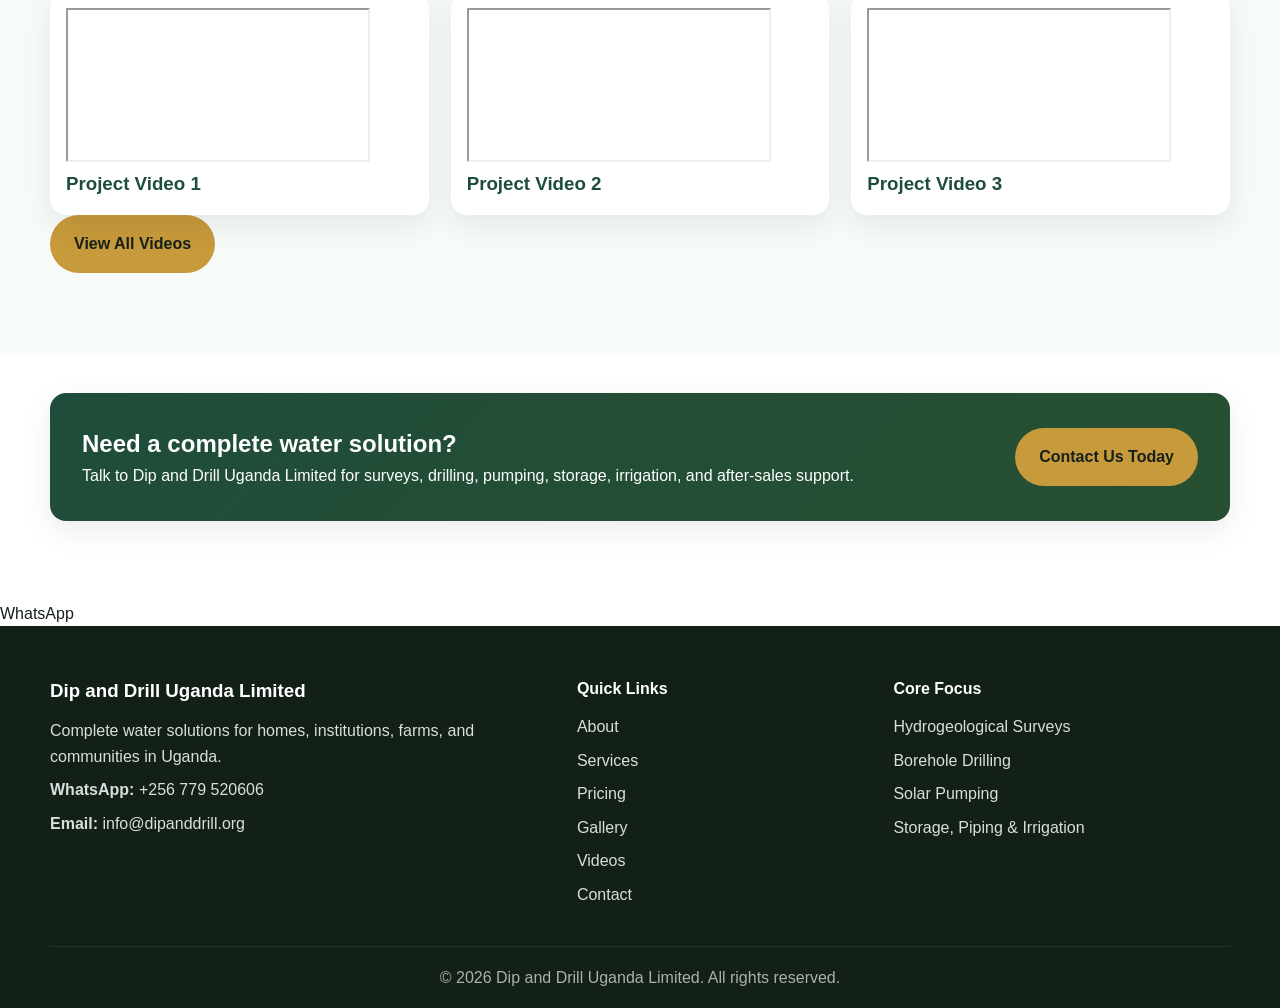
==== commit 3cdb2123: "Update index.html" ====
--- a/index.html
+++ b/index.html
@@ -3,708 +3,62 @@
 <head>
   <meta charset="UTF-8" />
   <meta name="viewport" content="width=device-width, initial-scale=1.0" />
-  <meta name="description" content="Dip and Drill Uganda Limited offers hydrogeological surveys, borehole drilling, casing and development, solar pump installation, storage tanks, drip irrigation, maintenance, water quality testing, and after-sales servicing across Uganda." />
-  <meta name="keywords" content="Dip and Drill Uganda Limited, borehole drilling Uganda, hydrogeological survey, solar pump installation, drip irrigation Uganda, water storage tanks, groundwater survey Uganda" />
+  <meta name="description" content="Dip and Drill Uganda Limited offers hydrogeological surveys, borehole drilling, solar pumping, irrigation, water storage, piping, maintenance, and after-sales support across Uganda." />
+  <meta name="keywords" content="Dip and Drill Uganda Limited, borehole drilling Uganda, hydrogeological survey, solar pump installation, water storage tanks, drip irrigation Uganda" />
   <meta name="author" content="Dip and Drill Uganda Limited" />
   <title>Dip and Drill Uganda Limited | Holistic Water Solutions</title>
-  <link rel="stylesheet" href="style.css" />
+  <link rel="stylesheet" href="css/style.css" />
 </head>
 <body>
   <header class="site-header">
     <div class="container nav-wrap">
-      <a href="#home" class="logo">
+      <a href="index.html" class="logo" aria-label="Dip and Drill Uganda Limited home">
         <span class="logo-mark">DD</span>
-        <span class="logo-text">
-          <strong>Dip and Drill Uganda Limited</strong>
-          <small>Holistic Water Solutions for Homes & Farms</small>
-        </span>
+        <span class="logo-text"><strong>Dip and Drill Uganda Limited</strong><small>Holistic Water Solutions for Homes & Farms</small></span>
       </a>
-
-      <button class="menu-toggle" id="menuToggle" aria-label="Toggle navigation">
-        ☰
-      </button>
-
-      <nav class="main-nav" id="mainNav">
-        <a href="#about">About</a>
-        <a href="#services">Services</a>
-        <a href="#pricing">Pricing</a>
-        <a href="#invoice">Invoice</a>
-        <a href="#gallery">Photos</a>
-        <a href="#videos">Videos</a>
-        <a href="#choose-us">Why Choose Us</a>
-        <a href="#contact">Contact</a>
+      <button class="menu-toggle" id="menuToggle" aria-label="Open Menu" aria-expanded="false">☰</button>
+      <nav class="main-nav" id="mainNav" aria-label="Main navigation">
+        <a href="index.html" class="active">Home</a>
+        <a href="about.html">About</a>
+        <a href="services.html">Services</a>
+        <a href="pricing.html">Pricing</a>
+        <a href="invoice.html">Invoice</a>
+        <a href="gallery.html">Gallery</a>
+        <a href="videos.html">Videos</a>
+        <a href="why-choose-us.html">Why Choose Us</a>
+        <a href="contact.html">Contact</a>
       </nav>
     </div>
   </header>
-
   <main>
-    <section class="hero" id="home">
-      <div class="hero-overlay"></div>
+    <section class="hero hero-slider" id="home" aria-label="Home page hero with changing background images">
+      <div class="hero-bg bg-1 active" aria-hidden="true"></div><div class="hero-bg bg-2" aria-hidden="true"></div><div class="hero-bg bg-3" aria-hidden="true"></div><div class="hero-bg bg-4" aria-hidden="true"></div><div class="hero-overlay"></div>
       <div class="container hero-content">
-        <div class="hero-text">
-          <p class="eyebrow">Reliable Water • Nature • Agriculture • Sustainability</p>
-          <h1>Complete Water Solutions for Homes, Institutions, and Farms in Uganda</h1>
-          <p class="lead">
-            Dip and Drill Uganda Limited provides professional groundwater survey,
-            borehole drilling, solar pumping, storage, piping, irrigation,
-            water testing, maintenance, and after-sales support.
-          </p>
-          <div class="hero-actions">
-            <a href="#services" class="btn btn-primary">Explore Services</a>
-            <a href="#contact" class="btn btn-outline">Request a Quote</a>
-          </div>
-        </div>
-
-        <div class="hero-card">
-          <h3>Our Package Model</h3>
-          <ul>
-            <li>Hydrogeological Survey</li>
-            <li>Borehole Drilling</li>
-            <li>Casing and Development</li>
-            <li>Solar Pump Installation</li>
-            <li>Storage Tank Setup</li>
-            <li>Drip Irrigation Setup</li>
-            <li>Maintenance Contract</li>
-            <li>Water Quality Testing</li>
-            <li>After-Sales Servicing</li>
-          </ul>
-        </div>
+        <div class="hero-text"><p class="eyebrow">Reliable Water • Agriculture • Sustainability</p><h1>Nature-Inspired Water Solutions for Homes, Institutions, and Farmers in Uganda</h1><p class="lead">Dip and Drill Uganda Limited delivers complete water systems from groundwater survey to borehole drilling, solar pumping, water storage, piping, irrigation, water quality testing, and after-sales support.</p><div class="hero-actions"><a href="services.html" class="btn btn-primary">Explore Services</a><a href="contact.html" class="btn btn-outline">Request a Quote</a><a href="https://wa.me/256779520606" target="_blank" rel="noopener" class="btn btn-whatsapp">WhatsApp</a></div></div>
+        <div class="hero-card"><h3>Complete Package Model</h3><ul><li>Hydrogeological Survey</li><li>Borehole Drilling and Development</li><li>Solar Pump Installation</li><li>Water Storage and Piping</li><li>Drip Irrigation Systems</li><li>Water Quality Testing</li><li>Maintenance and After-Sales Servicing</li></ul></div>
       </div>
     </section>
-
-    <section class="nature-strip">
-      <div class="container strip-grid">
-        <div>
-          <h2>Water for Life and Growth</h2>
-          <p>
-            We believe reliable water is the foundation of healthy homes,
-            productive agriculture, and stronger communities.
-          </p>
-        </div>
-        <div>
-          <h2>Designed for Uganda</h2>
-          <p>
-            Our services are tailored for both town clients and rural farmers,
-            covering household water needs, farm use, livestock, storage, and piping.
-          </p>
-        </div>
-      </div>
-    </section>
-
-    <section class="section" id="about">
-      <div class="container">
-        <p class="section-tag">About Us</p>
-        <h2>Holistic Water Services with a Strong Technical Team</h2>
-
-        <div class="about-intro-grid">
-          <div>
-            <p>
-              Dip and Drill Uganda Limited is a Ugandan water solutions company
-              committed to serving homeowners, institutions, businesses, and rural
-              farmers with dependable and practical water systems.
-            </p>
-            <p>
-              We do not stop at drilling a borehole. We take a holistic approach by
-              considering source investigation, drilling, casing, well development,
-              pumping, storage, piping, irrigation, water testing, maintenance,
-              and after-sales support.
-            </p>
-            <p>
-              This approach helps us serve both town and rural clients who need
-              complete water systems for household use, commercial use, farming,
-              and future expansion.
-            </p>
-          </div>
-
-          <div class="about-box">
-            <h3>Our Core Promise</h3>
-            <div class="promise-item">
-              <span>✓</span>
-              <p>Professional groundwater investigation and drilling</p>
-            </div>
-            <div class="promise-item">
-              <span>✓</span>
-              <p>Practical water systems for homes, farms, and institutions</p>
-            </div>
-            <div class="promise-item">
-              <span>✓</span>
-              <p>Solar pumping, storage, piping, and irrigation support</p>
-            </div>
-            <div class="promise-item">
-              <span>✓</span>
-              <p>Reliable maintenance and after-sales servicing</p>
-            </div>
-          </div>
-        </div>
-
-        <div class="staff-section">
-          <div class="staff-header">
-            <p class="section-tag">Meet Our Staff</p>
-            <h2>CEO and Technical / Operations Team</h2>
-            <p class="section-intro">
-              This is the core production department of Dip and Drill Uganda Limited.
-              It provides the leadership, planning, field execution, technical analysis,
-              drilling supervision, and equipment support needed to deliver reliable water projects.
-            </p>
-          </div>
-
-          <div class="ceo-feature">
-            <div class="ceo-photo-box">
-              <img src="images/ceo-placeholder.jpg" alt="CEO of Dip and Drill Uganda Limited" />
-            </div>
-            <div class="ceo-content">
-              <h3>Chief Executive Officer (Company Owner)</h3>
-              <p class="staff-name">Alex Mpalanyi Gwavu</p>
-              <ul class="staff-role-list">
-                <li>Gives overall company direction</li>
-                <li>Approves major investments</li>
-                <li>Monitors company performance</li>
-                <li>Ensures legal compliance and governance</li>
-              </ul>
-
-              <div class="ceo-message">
-                <h4>Message from the CEO</h4>
-                <p>
-                  “At Dip and Drill Uganda Limited, our mission is to provide dependable,
-                  practical, and long-term water solutions for households, institutions,
-                  and farmers. We believe every project should be approached with professionalism,
-                  technical excellence, and a clear understanding of the client’s real water needs.
-                  Our commitment is to serve with integrity, quality, and lasting value.”
-                </p>
-              </div>
-            </div>
-          </div>
-
-          <div class="team-grid">
-            <article class="team-card">
-              <div class="team-photo-box">
-                <img src="images/operations-manager-placeholder.jpg" alt="Operations Manager placeholder" />
-              </div>
-              <div class="team-card-body">
-                <h3>Operations Manager</h3>
-                <p class="staff-name">[Insert Name Here]</p>
-                <p class="team-role-title">Role:</p>
-                <ul>
-                  <li>Coordinates all field activities</li>
-                  <li>Plans drilling schedules</li>
-                  <li>Allocates rigs, vehicles, and technical staff</li>
-                  <li>Supervises project execution</li>
-                  <li>Ensures deadlines are met</li>
-                </ul>
-              </div>
-            </article>
-
-            <article class="team-card">
-              <div class="team-photo-box">
-                <img src="images/hydrogeologist-placeholder.jpg" alt="Hydrogeologist placeholder" />
-              </div>
-              <div class="team-card-body">
-                <h3>Hydrogeologist / Geophysicist</h3>
-                <p class="staff-name">[Insert Name Here]</p>
-                <p class="team-role-title">Role:</p>
-                <ul>
-                  <li>Conducts site surveys</li>
-                  <li>Recommends drilling points and depths</li>
-                  <li>Prepares hydrogeological and geophysical reports</li>
-                  <li>Supervises borehole siting and test pumping analysis</li>
-                </ul>
-              </div>
-            </article>
-
-            <article class="team-card">
-              <div class="team-photo-box">
-                <img src="images/site-engineer-placeholder.jpg" alt="Drilling Supervisor or Site Engineer placeholder" />
-              </div>
-              <div class="team-card-body">
-                <h3>Drilling Supervisor / Site Engineer</h3>
-                <p class="staff-name">Nicholas Ssebulime</p>
-                <p class="team-role-title">Role:</p>
-                <ul>
-                  <li>Leads the drilling team on site</li>
-                  <li>Supervises borehole construction</li>
-                  <li>Ensures correct casing, gravel packing, and well development</li>
-                  <li>Monitors safety and quality on site</li>
-                </ul>
-              </div>
-            </article>
-
-            <article class="team-card">
-              <div class="team-photo-box">
-                <img src="images/rig-operator-placeholder.jpg" alt="Rig Operator placeholder" />
-              </div>
-              <div class="team-card-body">
-                <h3>Rig Operators / Drillers</h3>
-                <p class="staff-name">[Insert Name Here]</p>
-                <p class="team-role-title">Role:</p>
-                <ul>
-                  <li>Operate drilling rigs and related machinery</li>
-                  <li>Carry out drilling activities</li>
-                  <li>Maintain equipment during operations</li>
-                </ul>
-              </div>
-            </article>
-
-            <article class="team-card">
-              <div class="team-photo-box">
-                <img src="images/fabrication-support-placeholder.jpg" alt="Welding and fabrication support placeholder" />
-              </div>
-              <div class="team-card-body">
-                <h3>Welding, Fabrication and Support Personnel</h3>
-                <p class="staff-name">Eng. Jimmy</p>
-                <p class="team-role-title">Role:</p>
-                <ul>
-                  <li>Support drilling works</li>
-                  <li>Repair broken tools, pipes, casing, and setup machines at site</li>
-                  <li>Assist in well development and pump installation</li>
-                </ul>
-              </div>
-            </article>
-
-            <article class="team-card">
-              <div class="team-photo-box">
-                <img src="images/team-placeholder.jpg" alt="Technical team placeholder" />
-              </div>
-              <div class="team-card-body">
-                <h3>Technical / Operations Department</h3>
-                <p class="staff-name">[Insert Team Photo / Team Caption]</p>
-                <p>
-                  Our technical and operations department works together to ensure
-                  every groundwater project is properly investigated, executed,
-                  supervised, and completed to required standards.
-                </p>
-              </div>
-            </article>
-          </div>
-        </div>
-      </div>
-    </section>
-
-    <section class="section section-soft" id="services">
-      <div class="container">
-        <p class="section-tag">Our Services</p>
-        <h2>Integrated Water Solutions</h2>
-        <div class="services-grid">
-          <article class="service-card">
-            <h3>Hydrogeological Survey</h3>
-            <p>Professional site investigation to assess groundwater potential and recommend suitable drilling points.</p>
-          </article>
-
-          <article class="service-card">
-            <h3>Borehole Drilling</h3>
-            <p>Efficient drilling for domestic, institutional, and agricultural water supply projects.</p>
-          </article>
-
-          <article class="service-card">
-            <h3>Casing and Development</h3>
-            <p>Proper casing, gravel packing, development, and preparation of the borehole for productive use.</p>
-          </article>
-
-          <article class="service-card">
-            <h3>Solar Pump Installation</h3>
-            <p>Solar-powered pumping systems that reduce long-term operating costs.</p>
-          </article>
-
-          <article class="service-card">
-            <h3>Storage Tank Installation</h3>
-            <p>Tank sizing and installation for homes, institutions, and farm water reserve systems.</p>
-          </article>
-
-          <article class="service-card">
-            <h3>Drip Irrigation Setup</h3>
-            <p>Efficient irrigation layouts for vegetables, orchards, gardens, and commercial farming.</p>
-          </article>
-
-          <article class="service-card">
-            <h3>Maintenance Contract</h3>
-            <p>Routine inspection, repair, servicing, and technical support for long-term system performance.</p>
-          </article>
-
-          <article class="service-card">
-            <h3>Water Quality Testing</h3>
-            <p>Basic water quality assessment for domestic and agricultural suitability.</p>
-          </article>
-
-          <article class="service-card">
-            <h3>After-Sales Servicing</h3>
-            <p>Continued support for pumps, pipelines, tanks, and irrigation infrastructure.</p>
-          </article>
-        </div>
-      </div>
-    </section>
-
-    <section class="section" id="pricing">
-      <div class="container">
-        <p class="section-tag">Suggested Pricing</p>
-        <h2>Estimated Service Pricing</h2>
-        <p class="section-intro">
-          These are sample guide prices for website presentation only. Final pricing depends
-          on borehole depth, geology, site access, transport, materials, pump size, tank size,
-          pipe network, and total project scope.
-        </p>
-
-        <div class="table-wrap">
-          <table>
-            <thead>
-              <tr>
-                <th>Service Item</th>
-                <th>Description</th>
-                <th>Suggested Price (UGX)</th>
-              </tr>
-            </thead>
-            <tbody>
-              <tr>
-                <td>Hydrogeological Survey</td>
-                <td>Site visit, investigation, report, and drilling point recommendation</td>
-                <td>1,200,000 – 3,500,000</td>
-              </tr>
-              <tr>
-                <td>Borehole Drilling</td>
-                <td>Drilling works depending on depth and formation</td>
-                <td>180,000 – 350,000 per metre</td>
-              </tr>
-              <tr>
-                <td>Casing and Development</td>
-                <td>PVC/steel casing, gravel pack, development, flushing</td>
-                <td>4,500,000 – 12,000,000</td>
-              </tr>
-              <tr>
-                <td>Solar Pump Installation</td>
-                <td>Solar panels, controller, pump, fittings, installation</td>
-                <td>6,500,000 – 18,000,000</td>
-              </tr>
-              <tr>
-                <td>Storage Tank Supply & Installation</td>
-                <td>Tank plus stand and connections depending on size</td>
-                <td>2,500,000 – 15,000,000</td>
-              </tr>
-              <tr>
-                <td>Drip Irrigation Setup</td>
-                <td>Design, drip lines, connectors, valves, and field setup</td>
-                <td>2,000,000 – 10,000,000 per acre</td>
-              </tr>
-              <tr>
-                <td>Maintenance Contract</td>
-                <td>Routine inspection, repairs, and servicing visits</td>
-                <td>1,000,000 – 6,000,000 per year</td>
-              </tr>
-              <tr>
-                <td>Water Quality Testing</td>
-                <td>Basic physical and chemical quality checks</td>
-                <td>300,000 – 1,500,000</td>
-              </tr>
-              <tr>
-                <td>After-Sales Servicing</td>
-                <td>System support, minor repairs, and follow-up inspection</td>
-                <td>250,000 – 2,000,000 per visit</td>
-              </tr>
-              <tr>
-                <td>Complete Package</td>
-                <td>Survey + drilling + casing + pump + storage + piping + irrigation</td>
-                <td>Quoted per project scope</td>
-              </tr>
-            </tbody>
-          </table>
-        </div>
-      </div>
-    </section>
-
-    <section class="section section-soft" id="invoice">
-      <div class="container">
-        <p class="section-tag">Sample Invoice</p>
-        <h2>Project Invoice Example</h2>
-
-        <div class="invoice-card" id="invoiceCard">
-          <div class="invoice-top">
-            <div>
-              <h3>Dip and Drill Uganda Limited</h3>
-              <p>Holistic Water Solutions for Homes & Farms</p>
-              <p>Email: info@dipanddrill.org</p>
-              <p>Phone: +256 700 000000</p>
-            </div>
-            <div class="invoice-meta">
-              <p><strong>Invoice No:</strong> DDU-2026-001</p>
-              <p><strong>Date:</strong> 20 April 2026</p>
-              <p><strong>Client:</strong> Sample Client Name</p>
-              <p><strong>Location:</strong> Wakiso, Uganda</p>
-            </div>
-          </div>
-
-          <div class="table-wrap">
-            <table>
-              <thead>
-                <tr>
-                  <th>Item</th>
-                  <th>Qty</th>
-                  <th>Rate (UGX)</th>
-                  <th>Amount (UGX)</th>
-                </tr>
-              </thead>
-              <tbody>
-                <tr>
-                  <td>Hydrogeological Survey</td>
-                  <td>1</td>
-                  <td>2,000,000</td>
-                  <td>2,000,000</td>
-                </tr>
-                <tr>
-                  <td>Borehole Drilling (70m)</td>
-                  <td>70</td>
-                  <td>250,000</td>
-                  <td>17,500,000</td>
-                </tr>
-                <tr>
-                  <td>Casing and Development</td>
-                  <td>1</td>
-                  <td>6,800,000</td>
-                  <td>6,800,000</td>
-                </tr>
-                <tr>
-                  <td>Solar Pump Installation</td>
-                  <td>1</td>
-                  <td>8,500,000</td>
-                  <td>8,500,000</td>
-                </tr>
-                <tr>
-                  <td>Storage Tank & Connections</td>
-                  <td>1</td>
-                  <td>4,500,000</td>
-                  <td>4,500,000</td>
-                </tr>
-                <tr>
-                  <td>Drip Irrigation Setup</td>
-                  <td>2 acres</td>
-                  <td>3,500,000</td>
-                  <td>7,000,000</td>
-                </tr>
-                <tr>
-                  <td>Water Quality Testing</td>
-                  <td>1</td>
-                  <td>650,000</td>
-                  <td>650,000</td>
-                </tr>
-              </tbody>
-              <tfoot>
-                <tr>
-                  <td colspan="3"><strong>Total</strong></td>
-                  <td><strong>46,950,000</strong></td>
-                </tr>
-              </tfoot>
-            </table>
-          </div>
-
-          <div class="invoice-note">
-            <p><strong>Note:</strong> This invoice is for website illustration only. Final project invoices depend on site conditions and approved scope of work.</p>
-          </div>
-
-          <div class="invoice-actions">
-            <button class="btn btn-primary" onclick="window.print()">Print Invoice</button>
-          </div>
-        </div>
-      </div>
-    </section>
-
-    <section class="section" id="gallery">
-      <div class="container">
-        <p class="section-tag">Photo Gallery</p>
-        <h2>Our Work in Action</h2>
-        <div class="gallery-grid">
-          <figure class="gallery-item">
-            <img src="images/borehole-drilling.jpg" alt="Borehole drilling site in Uganda" />
-            <figcaption>Borehole drilling operations</figcaption>
-          </figure>
-          <figure class="gallery-item">
-            <img src="images/hydrogeological-survey.jpg" alt="Hydrogeological survey activity" />
-            <figcaption>Hydrogeological survey</figcaption>
-          </figure>
-          <figure class="gallery-item">
-            <img src="images/solar-pump.jpg" alt="Solar pump installation" />
-            <figcaption>Solar pump installation</figcaption>
-          </figure>
-          <figure class="gallery-item">
-            <img src="images/storage-tank.jpg" alt="Water storage tank installation" />
-            <figcaption>Storage tank setup</figcaption>
-          </figure>
-          <figure class="gallery-item">
-            <img src="images/drip-irrigation.jpg" alt="Drip irrigation on a farm" />
-            <figcaption>Drip irrigation for farming</figcaption>
-          </figure>
-          <figure class="gallery-item">
-            <img src="images/piping-network.jpg" alt="Piping for household and farm water distribution" />
-            <figcaption>Household and farm piping</figcaption>
-          </figure>
-        </div>
-      </div>
-    </section>
-
-    <section class="section section-soft" id="videos">
-      <div class="container">
-        <p class="section-tag">Video Gallery</p>
-        <h2>Watch Our Solutions</h2>
-        <div class="video-grid">
-          <div class="video-card">
-            <video controls poster="images/video-cover-1.jpg">
-              <source src="videos/drilling-demo.mp4" type="video/mp4" />
-              Your browser does not support the video tag.
-            </video>
-            <h3>Drilling Demonstration</h3>
-          </div>
-
-          <div class="video-card">
-            <video controls poster="images/video-cover-2.jpg">
-              <source src="videos/solar-pump-demo.mp4" type="video/mp4" />
-              Your browser does not support the video tag.
-            </video>
-            <h3>Solar Pump Installation</h3>
-          </div>
-
-          <div class="video-card">
-            <video controls poster="images/video-cover-3.jpg">
-              <source src="videos/irrigation-demo.mp4" type="video/mp4" />
-              Your browser does not support the video tag.
-            </video>
-            <h3>Farm Irrigation Setup</h3>
-          </div>
-        </div>
-      </div>
-    </section>
-
-    <section class="section" id="choose-us">
-      <div class="container">
-        <p class="section-tag">Why Clients Choose Us</p>
-        <h2>Why Town People and Rural Farmers Choose Dip and Drill Uganda Limited</h2>
-
-        <div class="choose-grid">
-          <div class="choose-card">
-            <h3>Holistic Service</h3>
-            <p>
-              We offer more than drilling. We consider household water needs,
-              farm water demand, livestock, storage, distribution, and long-term use.
-            </p>
-          </div>
-
-          <div class="choose-card">
-            <h3>Built for Urban and Rural Clients</h3>
-            <p>
-              Our systems serve homes, schools, institutions, gardens, and farms
-              with practical solutions suited to each environment.
-            </p>
-          </div>
-
-          <div class="choose-card">
-            <h3>Reliable Energy Solutions</h3>
-            <p>
-              We support solar pumping and efficient delivery systems that reduce
-              dependence on expensive operating costs.
-            </p>
-          </div>
-
-          <div class="choose-card">
-            <h3>Water from Source to Use</h3>
-            <p>
-              We think beyond the borehole by supporting storage, pressure,
-              piping, treatment options, and final use points.
-            </p>
-          </div>
-
-          <div class="choose-card">
-            <h3>Support After Installation</h3>
-            <p>
-              We remain available for maintenance, inspection, servicing,
-              upgrades, and technical support.
-            </p>
-          </div>
-
-          <div class="choose-card">
-            <h3>Household and Farm Focus</h3>
-            <p>
-              We understand that families and farmers need dependable water
-              for domestic use, crops, livestock, and expansion.
-            </p>
-          </div>
-        </div>
-      </div>
-    </section>
-
-    <section class="cta-section">
-      <div class="container cta-box">
-        <div>
-          <h2>Need a complete water solution?</h2>
-          <p>
-            Talk to Dip and Drill Uganda Limited for surveys, drilling, pumping,
-            storage, irrigation, piping, and after-sales support.
-          </p>
-        </div>
-        <a href="#contact" class="btn btn-primary">Contact Us Today</a>
-      </div>
-    </section>
-
-    <section class="section section-soft" id="contact">
-      <div class="container two-col">
-        <div>
-          <p class="section-tag">Contact Us</p>
-          <h2>Request a Site Visit or Quotation</h2>
-          <p>
-            We are ready to support your household, institution, or farm water project.
-          </p>
-          <div class="contact-list">
-            <p><strong>Company:</strong> Dip and Drill Uganda Limited</p>
-            <p><strong>Email:</strong> info@dipanddrill.org</p>
-            <p><strong>Phone:</strong> +256 779 520606 / +256 703 205015</p>
-            <p><strong>Address:</strong> Kampala, Uganda</p>
-          </div>
-        </div>
-
-        <form class="contact-form" id="contactForm">
-          <input type="text" placeholder="Your Name" required />
-          <input type="email" placeholder="Your Email" required />
-          <input type="text" placeholder="Phone Number" />
-          <select required>
-            <option value="">Select Service</option>
-            <option>Hydrogeological Survey</option>
-            <option>Borehole Drilling</option>
-            <option>Solar Pump Installation</option>
-            <option>Storage Tank Installation</option>
-            <option>Drip Irrigation Setup</option>
-            <option>Maintenance Contract</option>
-            <option>Complete Package</option>
-          </select>
-          <textarea rows="5" placeholder="Tell us about your project"></textarea>
-          <button type="submit" class="btn btn-primary">Send Inquiry</button>
-        </form>
-      </div>
-    </section>
+    <section class="nature-strip"><div class="container strip-grid"><div><h2>Water for Growth</h2><p>We believe water is the foundation of healthy homes, productive farms, thriving institutions, and sustainable communities.</p></div><div><h2>Built for Uganda</h2><p>Our solutions are tailored for urban households and rural farmers, considering domestic use, farm needs, livestock, gardens, and piping systems.</p></div></div></section>
+    <section class="section"><div class="container three-feature-grid"><article class="feature-card"><h3>Survey First</h3><p>We use field investigation and professional judgement to recommend suitable drilling points before drilling begins.</p></article><article class="feature-card"><h3>Source to Use</h3><p>We connect the whole system: borehole, pump, tank, pipe network, irrigation points, and maintenance.</p></article><article class="feature-card"><h3>Long-Term Support</h3><p>We remain available for servicing, troubleshooting, and system improvement after installation.</p></article></div></section>
+    <section class="section section-soft"><div class="container"><p class="section-tag">Featured Videos</p><h2>Watch Our Field Work</h2><p class="section-intro">These YouTube videos are embedded inside the website with a clean responsive layout.</p><div class="video-grid video-grid-home"><article class="video-card"><div class="video-embed"><iframe src="https://www.youtube.com/embed/uacRi2Ho9NQ" title="Dip and Drill Uganda video 1" allow="accelerometer; autoplay; clipboard-write; encrypted-media; gyroscope; picture-in-picture; web-share" allowfullscreen loading="lazy"></iframe></div><h3>Project Video 1</h3></article><article class="video-card"><div class="video-embed"><iframe src="https://www.youtube.com/embed/uD7w3eLnLuk" title="Dip and Drill Uganda video 2" allow="accelerometer; autoplay; clipboard-write; encrypted-media; gyroscope; picture-in-picture; web-share" allowfullscreen loading="lazy"></iframe></div><h3>Project Video 2</h3></article><article class="video-card"><div class="video-embed"><iframe src="https://www.youtube.com/embed/8gqxkP9-4xY" title="Dip and Drill Uganda video 3" allow="accelerometer; autoplay; clipboard-write; encrypted-media; gyroscope; picture-in-picture; web-share" allowfullscreen loading="lazy"></iframe></div><h3>Project Video 3</h3></article></div><div class="center-action"><a href="videos.html" class="btn btn-primary">View All Videos</a></div></div></section>
+    <section class="cta-section"><div class="container cta-box"><div><h2>Need a complete water solution?</h2><p>Talk to Dip and Drill Uganda Limited for surveys, drilling, pumping, storage, irrigation, and after-sales support.</p></div><a href="contact.html" class="btn btn-primary">Contact Us Today</a></div></section>
   </main>
-
+  <a class="whatsapp-float" href="https://wa.me/256779520606?text=Hello%20Dip%20and%20Drill%20Uganda%2C%20I%20would%20like%20to%20inquire%20about%20your%20water%20services." target="_blank" rel="noopener" aria-label="WhatsApp Dip and Drill Uganda"><span>WhatsApp</span></a>
   <footer class="site-footer">
     <div class="container footer-grid">
-      <div>
-        <h3>Dip and Drill Uganda Limited</h3>
-        <p>
-          Complete water solutions for homes, institutions, and agriculture in Uganda.
-        </p>
+      <div><h3>Dip and Drill Uganda Limited</h3><p>Complete water solutions for homes, institutions, farms, and communities in Uganda.</p><p><strong>WhatsApp:</strong> +256 779 520606</p><p><strong>Email:</strong> info@dipanddrill.org</p></div>
+      <div><h4>Quick Links</h4>
+          <a href="about.html">About</a>
+          <a href="services.html">Services</a>
+          <a href="pricing.html">Pricing</a>
+          <a href="gallery.html">Gallery</a>
+          <a href="videos.html">Videos</a>
+          <a href="contact.html">Contact</a>
       </div>
-      <div>
-        <h4>Quick Links</h4>
-        <a href="#about">About</a>
-        <a href="#services">Services</a>
-        <a href="#pricing">Pricing</a>
-        <a href="#gallery">Gallery</a>
-        <a href="#contact">Contact</a>
-      </div>
-      <div>
-        <h4>Core Focus</h4>
-        <p>Groundwater Survey</p>
-        <p>Borehole Drilling</p>
-        <p>Solar Pumping</p>
-        <p>Irrigation & Piping</p>
-      </div>
+      <div><h4>Core Focus</h4><p>Hydrogeological Surveys</p><p>Borehole Drilling</p><p>Solar Pumping</p><p>Storage, Piping & Irrigation</p></div>
     </div>
-
-    <div class="container footer-bottom">
-      <p>&copy; 2026 Dip and Drill Uganda Limited. All rights reserved.</p>
-    </div>
+    <div class="container footer-bottom"><p>&copy; 2026 Dip and Drill Uganda Limited. All rights reserved.</p></div>
   </footer>
-
-  <script src="script.js"></script>
+  <script src="js/script.js"></script>
 </body>
-</html>+</html>
--- a/css/style.css
+++ b/css/style.css
@@ -0,0 +1,722 @@
+:root {
+  --primary: #1f4d3b;
+  --secondary: #c79a3b;
+  --accent: #5d8f2a;
+  --light: #f6fbf7;
+  --dark: #15211a;
+  --white: #ffffff;
+  --muted: #5f6f65;
+  --border: #dce7df;
+  --shadow: 0 10px 30px rgba(0, 0, 0, 0.08);
+  --radius: 16px;
+  --max-width: 1180px;
+}
+
+* {
+  box-sizing: border-box;
+  margin: 0;
+  padding: 0;
+}
+
+html {
+  scroll-behavior: smooth;
+}
+
+body {
+  font-family: Arial, Helvetica, sans-serif;
+  color: var(--dark);
+  line-height: 1.6;
+  background: var(--white);
+}
+
+img,
+video {
+  max-width: 100%;
+  display: block;
+}
+
+a {
+  text-decoration: none;
+  color: inherit;
+}
+
+button,
+input,
+select,
+textarea {
+  font: inherit;
+}
+
+.container {
+  width: min(100% - 32px, var(--max-width));
+  margin-inline: auto;
+}
+
+.section {
+  padding: 80px 0;
+}
+
+.section-soft {
+  background: var(--light);
+}
+
+.section-tag {
+  color: var(--accent);
+  font-weight: 700;
+  text-transform: uppercase;
+  letter-spacing: 0.08em;
+  margin-bottom: 10px;
+  font-size: 0.85rem;
+}
+
+.section h2 {
+  font-size: clamp(2rem, 4vw, 2.8rem);
+  line-height: 1.15;
+  margin-bottom: 16px;
+}
+
+.section-intro {
+  max-width: 860px;
+  color: var(--muted);
+  margin-bottom: 28px;
+}
+
+.site-header {
+  position: sticky;
+  top: 0;
+  z-index: 1000;
+  background: rgba(21, 33, 26, 0.92);
+  backdrop-filter: blur(10px);
+  border-bottom: 1px solid rgba(255, 255, 255, 0.08);
+}
+
+.nav-wrap {
+  min-height: 78px;
+  display: flex;
+  align-items: center;
+  justify-content: space-between;
+  gap: 20px;
+}
+
+.logo {
+  display: flex;
+  align-items: center;
+  gap: 12px;
+  color: var(--white);
+}
+
+.logo-mark {
+  width: 48px;
+  height: 48px;
+  border-radius: 50%;
+  display: grid;
+  place-items: center;
+  background: linear-gradient(135deg, var(--secondary), var(--accent));
+  color: var(--white);
+  font-weight: 800;
+}
+
+.logo-text strong {
+  display: block;
+  font-size: 1rem;
+}
+
+.logo-text small {
+  color: rgba(255, 255, 255, 0.75);
+  font-size: 0.8rem;
+}
+
+.main-nav {
+  display: flex;
+  gap: 18px;
+  align-items: center;
+}
+
+.main-nav a {
+  color: rgba(255, 255, 255, 0.92);
+  font-size: 0.95rem;
+}
+
+.main-nav a:hover {
+  color: #ffffff;
+}
+
+.menu-toggle {
+  display: none;
+  background: transparent;
+  color: white;
+  border: none;
+  font-size: 1.8rem;
+  cursor: pointer;
+}
+
+.hero {
+  position: relative;
+  min-height: 90vh;
+  display: flex;
+  align-items: center;
+  background:
+    linear-gradient(rgba(0, 0, 0, 0.36), rgba(0, 0, 0, 0.42)),
+    url('images/hero-agriculture.jpg') center/cover no-repeat;
+  color: var(--white);
+}
+
+.hero-overlay {
+  position: absolute;
+  inset: 0;
+  background: linear-gradient(120deg, rgba(20, 40, 25, 0.72), rgba(20, 40, 25, 0.18));
+}
+
+.hero-content {
+  position: relative;
+  z-index: 1;
+  display: grid;
+  grid-template-columns: 1.3fr 0.8fr;
+  gap: 30px;
+  align-items: center;
+  padding: 70px 0;
+}
+
+.eyebrow {
+  color: #d9f7d8;
+  font-weight: 700;
+  margin-bottom: 14px;
+  letter-spacing: 0.06em;
+  text-transform: uppercase;
+}
+
+.hero h1 {
+  font-size: clamp(2.2rem, 5vw, 4.3rem);
+  line-height: 1.08;
+  margin-bottom: 18px;
+  max-width: 760px;
+}
+
+.lead {
+  font-size: 1.08rem;
+  max-width: 720px;
+  color: rgba(255, 255, 255, 0.92);
+  margin-bottom: 26px;
+}
+
+.hero-actions {
+  display: flex;
+  gap: 14px;
+  flex-wrap: wrap;
+}
+
+.btn {
+  display: inline-block;
+  border-radius: 999px;
+  padding: 14px 22px;
+  font-weight: 700;
+  transition: 0.25s ease;
+  border: 2px solid transparent;
+  cursor: pointer;
+}
+
+.btn-primary {
+  background: var(--secondary);
+  color: var(--dark);
+}
+
+.btn-primary:hover {
+  transform: translateY(-2px);
+  box-shadow: var(--shadow);
+}
+
+.btn-outline {
+  border-color: rgba(255, 255, 255, 0.75);
+  color: white;
+}
+
+.btn-outline:hover {
+  background: rgba(255, 255, 255, 0.1);
+}
+
+.hero-card,
+.about-box,
+.service-card,
+.choose-card,
+.video-card,
+.gallery-item,
+.invoice-card,
+.cta-box,
+.team-card,
+.ceo-feature {
+  background: var(--white);
+  border-radius: var(--radius);
+  box-shadow: var(--shadow);
+}
+
+.hero-card {
+  color: var(--dark);
+  padding: 28px;
+}
+
+.hero-card h3 {
+  margin-bottom: 14px;
+  color: var(--primary);
+}
+
+.hero-card ul {
+  padding-left: 18px;
+}
+
+.hero-card li {
+  margin-bottom: 8px;
+}
+
+.nature-strip {
+  background: linear-gradient(135deg, var(--primary), var(--accent));
+  color: white;
+  padding: 26px 0;
+}
+
+.strip-grid {
+  display: grid;
+  grid-template-columns: repeat(2, 1fr);
+  gap: 24px;
+}
+
+.strip-grid h2 {
+  font-size: 1.25rem;
+  margin-bottom: 8px;
+}
+
+.two-col {
+  display: grid;
+  grid-template-columns: 1.15fr 0.85fr;
+  gap: 32px;
+  align-items: start;
+}
+
+.about-intro-grid {
+  display: grid;
+  grid-template-columns: 1.15fr 0.85fr;
+  gap: 32px;
+  align-items: start;
+  margin-bottom: 48px;
+}
+
+.about-box {
+  padding: 28px;
+}
+
+.promise-item {
+  display: flex;
+  gap: 12px;
+  margin-bottom: 14px;
+  align-items: flex-start;
+}
+
+.promise-item span {
+  color: var(--accent);
+  font-weight: 900;
+}
+
+.staff-section {
+  margin-top: 20px;
+}
+
+.staff-header {
+  margin-bottom: 30px;
+}
+
+.ceo-feature {
+  display: grid;
+  grid-template-columns: 320px 1fr;
+  gap: 28px;
+  padding: 24px;
+  border: 1px solid var(--border);
+  margin-bottom: 28px;
+}
+
+.ceo-photo-box,
+.team-photo-box {
+  background: #edf4ee;
+  border-radius: 14px;
+  overflow: hidden;
+}
+
+.ceo-photo-box img {
+  width: 100%;
+  height: 100%;
+  min-height: 360px;
+  object-fit: cover;
+}
+
+.team-photo-box img {
+  width: 100%;
+  height: 240px;
+  object-fit: cover;
+}
+
+.ceo-content h3,
+.team-card-body h3 {
+  color: var(--primary);
+  margin-bottom: 6px;
+}
+
+.staff-name {
+  color: var(--accent);
+  font-weight: 700;
+  margin-bottom: 14px;
+}
+
+.staff-role-list,
+.team-card-body ul {
+  padding-left: 18px;
+}
+
+.staff-role-list li,
+.team-card-body li {
+  margin-bottom: 8px;
+}
+
+.ceo-message {
+  margin-top: 20px;
+  padding: 18px;
+  background: #f4f8f4;
+  border-left: 5px solid var(--secondary);
+  border-radius: 12px;
+}
+
+.ceo-message h4 {
+  margin-bottom: 10px;
+  color: var(--primary);
+}
+
+.team-grid,
+.services-grid,
+.choose-grid,
+.gallery-grid,
+.video-grid,
+.footer-grid {
+  display: grid;
+  gap: 22px;
+}
+
+.team-grid {
+  grid-template-columns: repeat(3, 1fr);
+}
+
+.team-card {
+  overflow: hidden;
+  border: 1px solid var(--border);
+}
+
+.team-card-body {
+  padding: 20px;
+}
+
+.team-role-title {
+  font-weight: 700;
+  margin-bottom: 8px;
+}
+
+.services-grid {
+  grid-template-columns: repeat(3, 1fr);
+}
+
+.service-card {
+  padding: 24px;
+  border: 1px solid var(--border);
+}
+
+.service-card h3 {
+  color: var(--primary);
+  margin-bottom: 10px;
+}
+
+.table-wrap {
+  overflow-x: auto;
+  background: var(--white);
+  border-radius: var(--radius);
+  box-shadow: var(--shadow);
+}
+
+table {
+  width: 100%;
+  border-collapse: collapse;
+  min-width: 780px;
+}
+
+th,
+td {
+  padding: 16px;
+  border-bottom: 1px solid var(--border);
+  text-align: left;
+  vertical-align: top;
+}
+
+thead th {
+  background: #eff6f0;
+  color: var(--primary);
+}
+
+.invoice-card {
+  padding: 28px;
+}
+
+.invoice-top {
+  display: flex;
+  justify-content: space-between;
+  gap: 20px;
+  margin-bottom: 24px;
+  flex-wrap: wrap;
+}
+
+.invoice-meta {
+  min-width: 240px;
+}
+
+.invoice-note {
+  margin-top: 18px;
+  color: var(--muted);
+}
+
+.invoice-actions {
+  margin-top: 20px;
+}
+
+.gallery-grid {
+  grid-template-columns: repeat(3, 1fr);
+}
+
+.gallery-item {
+  overflow: hidden;
+}
+
+.gallery-item img {
+  width: 100%;
+  height: 260px;
+  object-fit: cover;
+}
+
+.gallery-item figcaption {
+  padding: 14px 16px;
+  font-weight: 700;
+  color: var(--primary);
+}
+
+.video-grid {
+  grid-template-columns: repeat(3, 1fr);
+}
+
+.video-card {
+  padding: 16px;
+}
+
+.video-card video {
+  border-radius: 14px;
+  margin-bottom: 12px;
+  background: #000;
+}
+
+.video-card h3 {
+  color: var(--primary);
+}
+
+.choose-grid {
+  grid-template-columns: repeat(3, 1fr);
+}
+
+.choose-card {
+  padding: 24px;
+  border: 1px solid var(--border);
+}
+
+.choose-card h3 {
+  margin-bottom: 10px;
+  color: var(--primary);
+}
+
+.cta-section {
+  padding: 40px 0 80px;
+}
+
+.cta-box {
+  background: linear-gradient(135deg, var(--primary), #274f31);
+  color: white;
+  padding: 32px;
+  display: flex;
+  justify-content: space-between;
+  gap: 20px;
+  align-items: center;
+}
+
+.contact-list p {
+  margin-bottom: 10px;
+}
+
+.contact-form {
+  display: grid;
+  gap: 14px;
+  background: var(--white);
+  padding: 28px;
+  border-radius: var(--radius);
+  box-shadow: var(--shadow);
+}
+
+.contact-form input,
+.contact-form select,
+.contact-form textarea {
+  width: 100%;
+  padding: 14px 16px;
+  border: 1px solid var(--border);
+  border-radius: 12px;
+  outline: none;
+}
+
+.contact-form input:focus,
+.contact-form select:focus,
+.contact-form textarea:focus {
+  border-color: var(--accent);
+}
+
+.site-footer {
+  background: #122017;
+  color: rgba(255, 255, 255, 0.85);
+  padding-top: 50px;
+}
+
+.footer-grid {
+  grid-template-columns: 1.2fr 0.7fr 0.8fr;
+}
+
+.footer-grid h3,
+.footer-grid h4 {
+  color: white;
+  margin-bottom: 12px;
+}
+
+.footer-grid a,
+.footer-grid p {
+  display: block;
+  margin-bottom: 8px;
+}
+
+.footer-bottom {
+  border-top: 1px solid rgba(255, 255, 255, 0.08);
+  margin-top: 30px;
+  padding: 18px 0;
+  text-align: center;
+  color: rgba(255, 255, 255, 0.65);
+}
+
+.reveal {
+  opacity: 0;
+  transform: translateY(25px);
+  transition: 0.7s ease;
+}
+
+.reveal.active {
+  opacity: 1;
+  transform: translateY(0);
+}
+
+@media (max-width: 1100px) {
+  .hero-content,
+  .about-intro-grid,
+  .two-col,
+  .footer-grid,
+  .strip-grid {
+    grid-template-columns: 1fr 1fr;
+  }
+
+  .team-grid,
+  .services-grid,
+  .choose-grid,
+  .gallery-grid,
+  .video-grid {
+    grid-template-columns: 1fr 1fr;
+  }
+
+  .ceo-feature {
+    grid-template-columns: 1fr;
+  }
+}
+
+@media (max-width: 768px) {
+  .menu-toggle {
+    display: block;
+  }
+
+  .main-nav {
+    position: absolute;
+    top: 78px;
+    right: 16px;
+    background: #173023;
+    border-radius: 14px;
+    padding: 16px;
+    display: none;
+    flex-direction: column;
+    align-items: flex-start;
+    min-width: 220px;
+    box-shadow: var(--shadow);
+  }
+
+  .main-nav.show {
+    display: flex;
+  }
+
+  .hero-content,
+  .about-intro-grid,
+  .two-col,
+  .strip-grid,
+  .team-grid,
+  .services-grid,
+  .choose-grid,
+  .gallery-grid,
+  .video-grid,
+  .footer-grid {
+    grid-template-columns: 1fr;
+  }
+
+  .cta-box {
+    flex-direction: column;
+    align-items: flex-start;
+  }
+
+  .hero {
+    min-height: auto;
+  }
+
+  .hero-content {
+    padding: 90px 0 60px;
+  }
+
+  .ceo-photo-box img {
+    min-height: 280px;
+  }
+
+  .team-photo-box img {
+    height: 220px;
+  }
+}
+
+@media print {
+  body * {
+    visibility: hidden;
+  }
+
+  #invoice,
+  #invoice * {
+    visibility: visible;
+  }
+
+  #invoice {
+    position: absolute;
+    top: 0;
+    left: 0;
+    width: 100%;
+    background: white;
+  }
+
+  .invoice-actions,
+  .site-header,
+  .site-footer {
+    display: none !important;
+  }
+}
